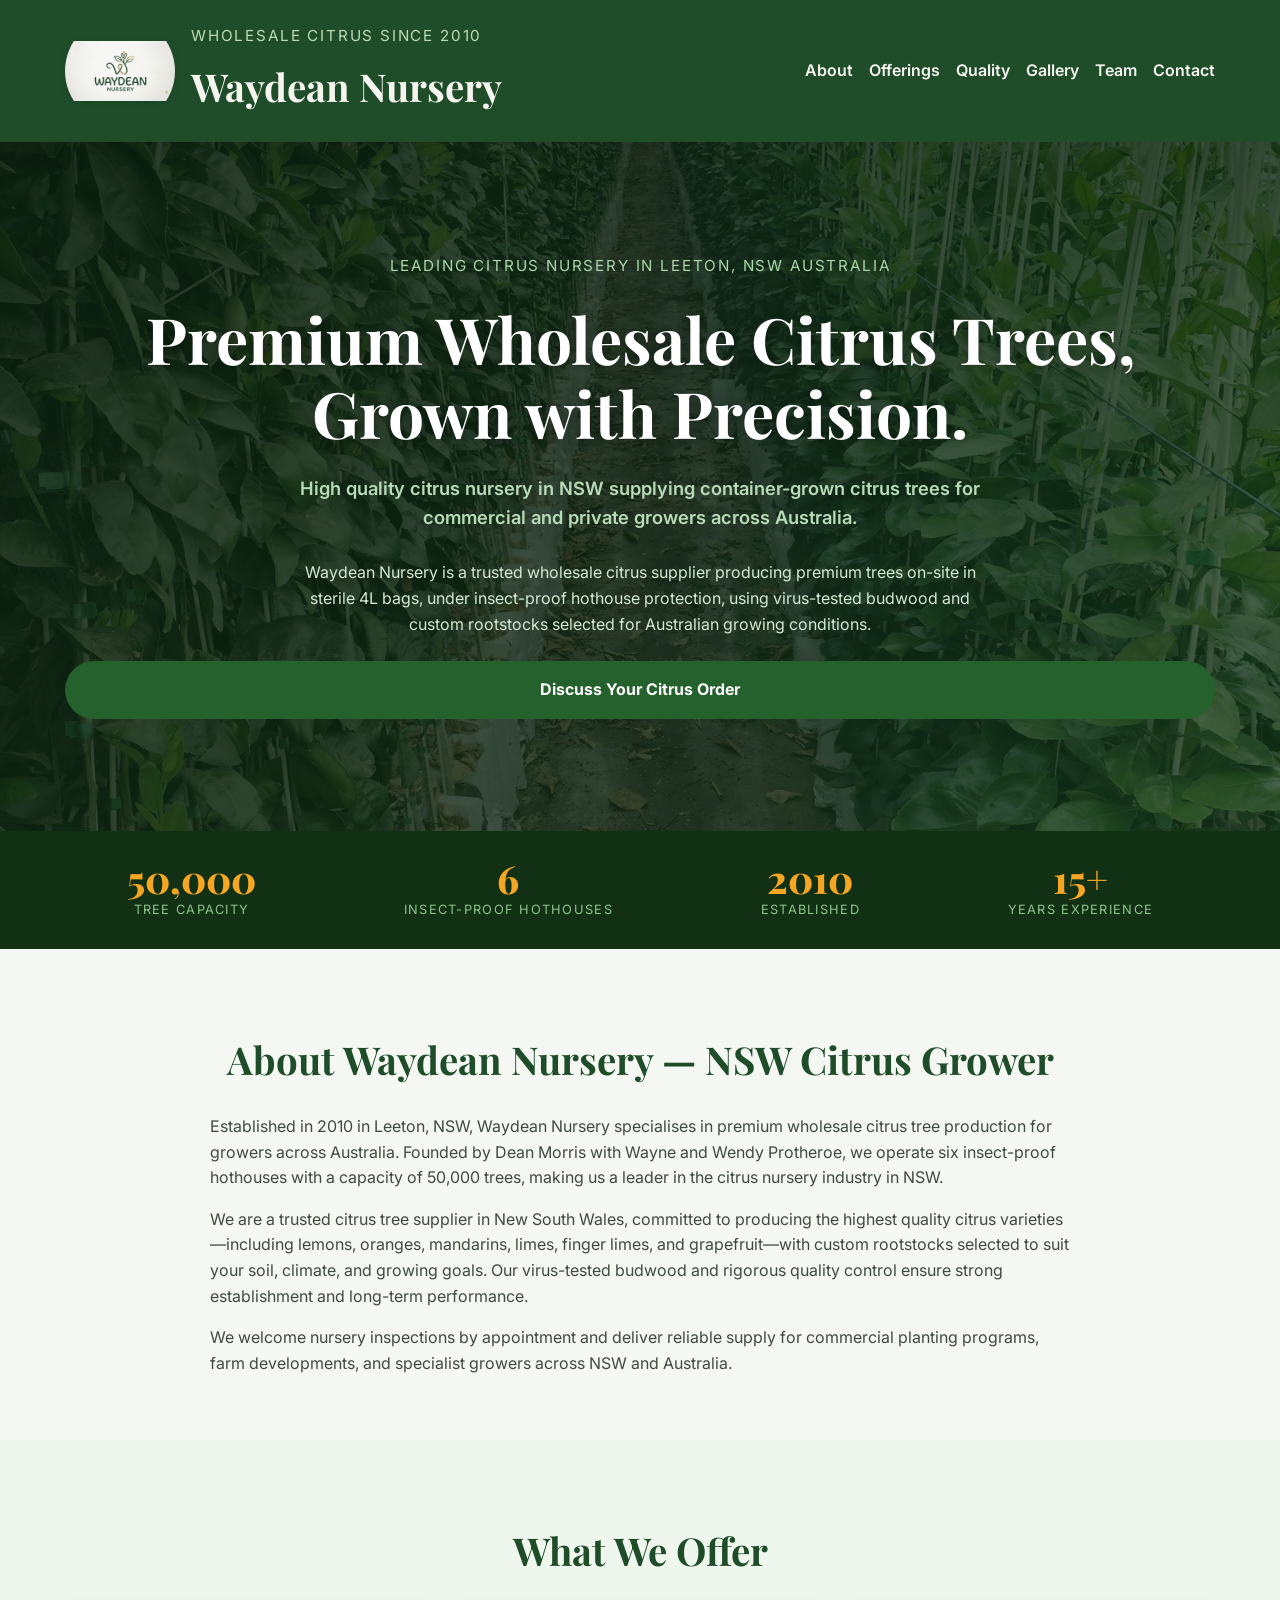
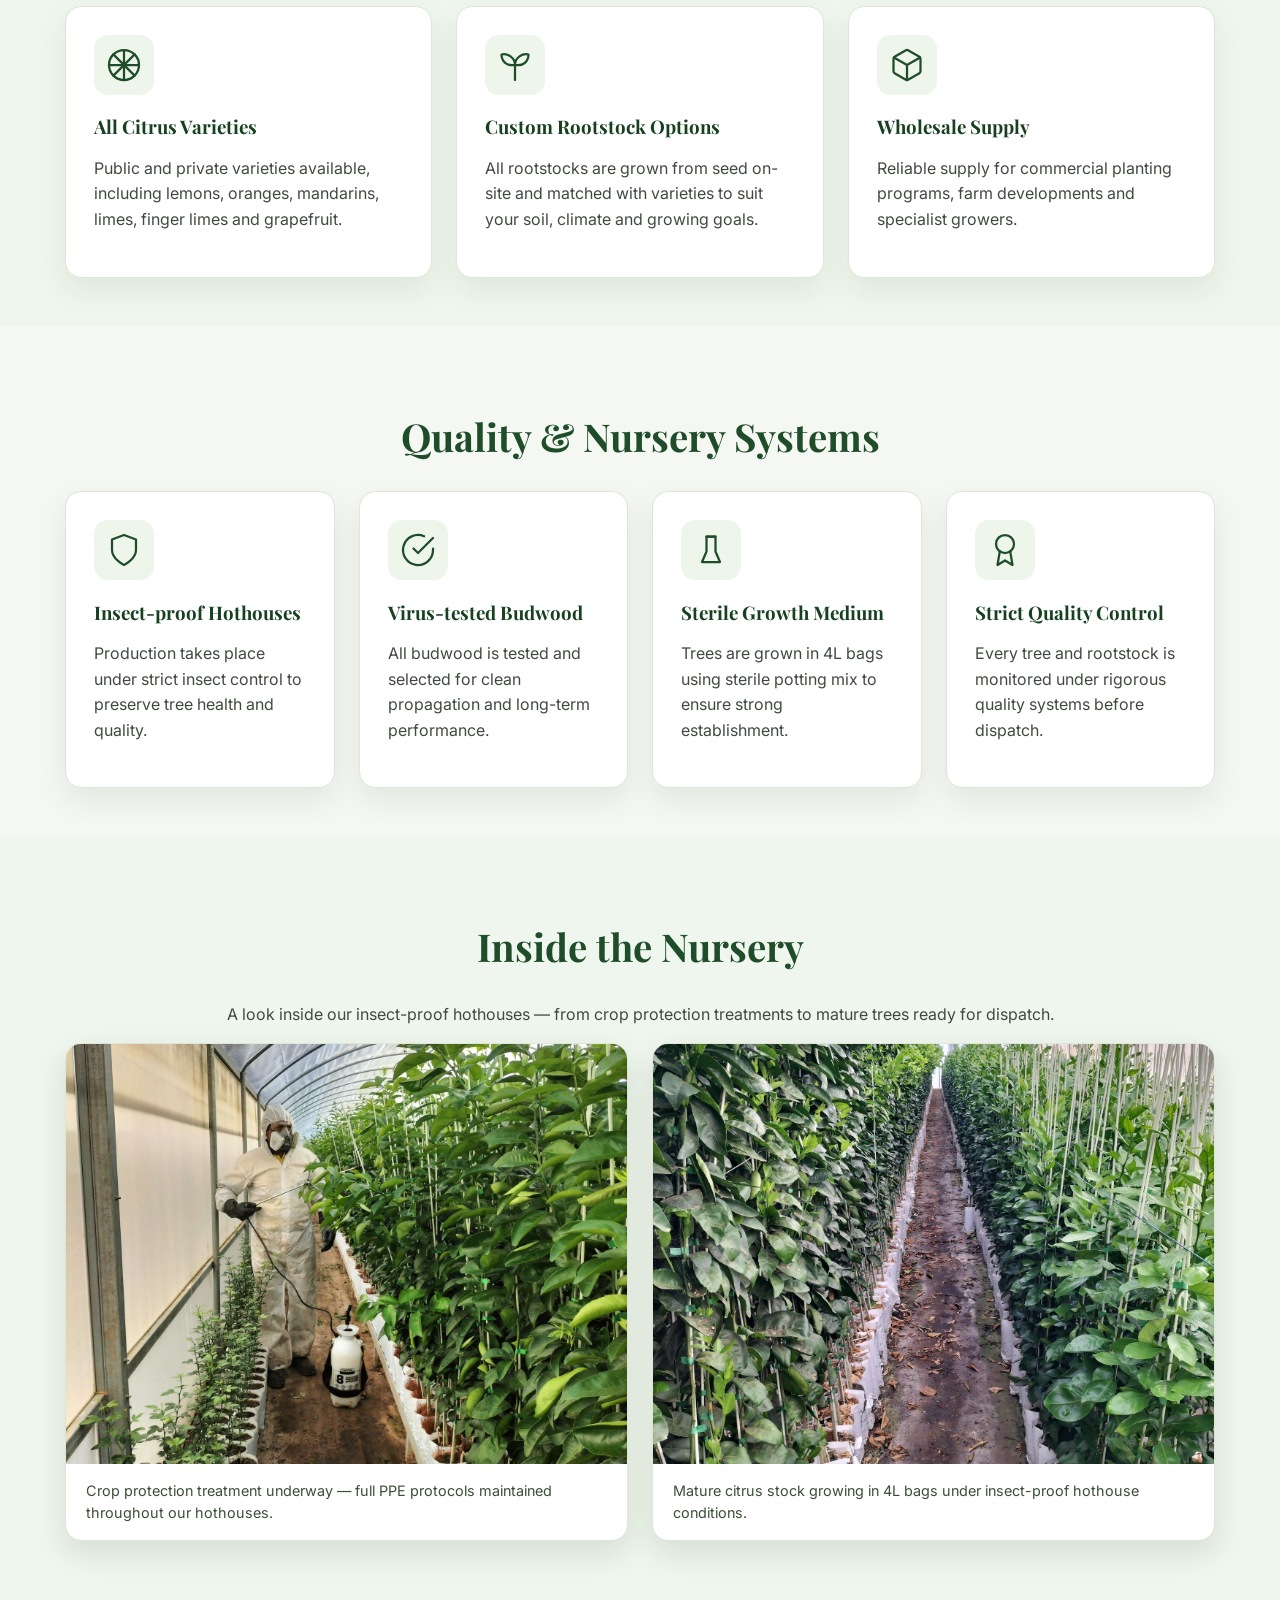
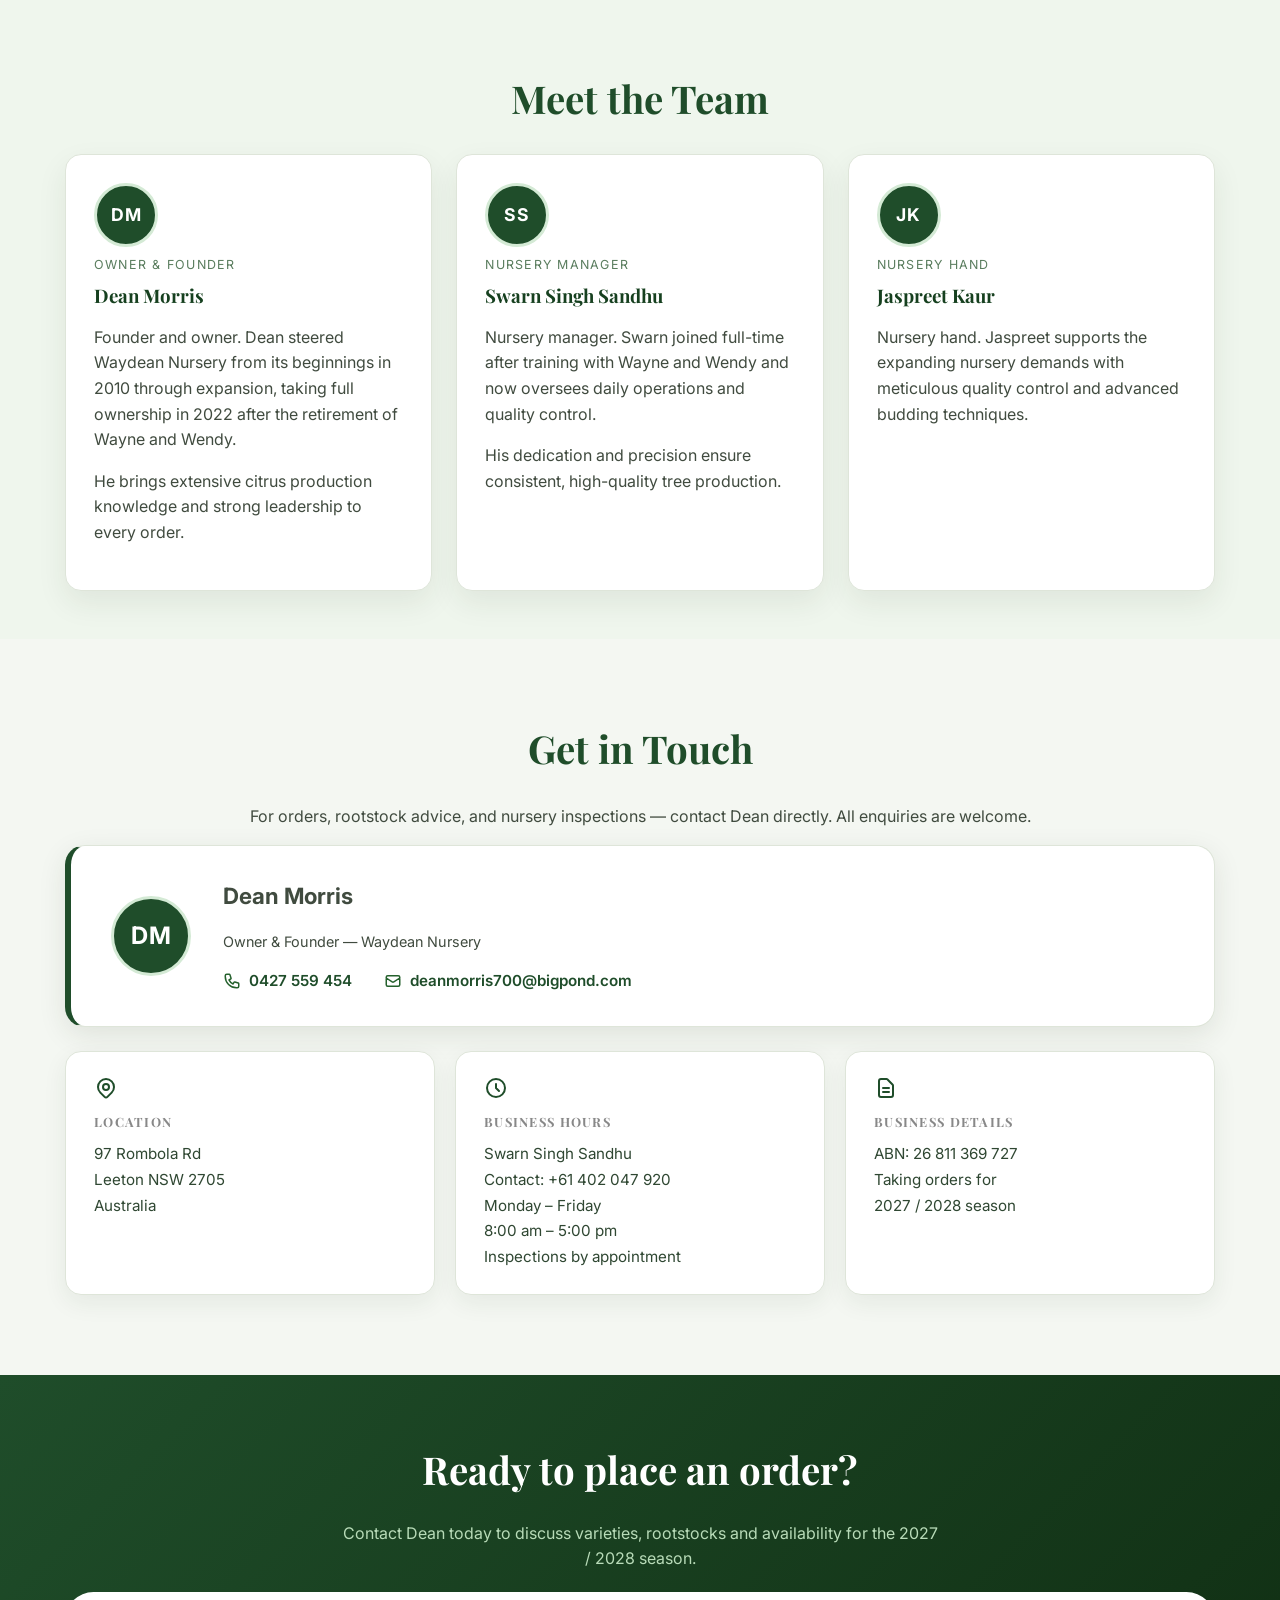
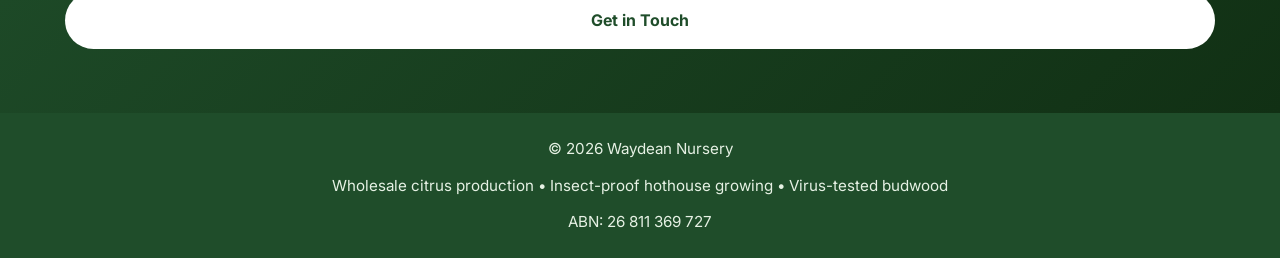
==== index.html @ 8b966cfd "Rename Index.html to index.html" ====
﻿<!DOCTYPE html>
<html lang="en">
<head>
  <meta charset="UTF-8">
  <meta name="viewport" content="width=device-width, initial-scale=1.0">
  <title>Citrus Nursery NSW | Wholesale Citrus Trees Leeton | Waydean Nursery</title>
  <link rel="stylesheet" href="Style.css">
  <link rel="preconnect" href="https://fonts.googleapis.com">
  <link rel="preconnect" href="https://fonts.gstatic.com" crossorigin>
  <link href="https://fonts.googleapis.com/css2?family=Playfair+Display:wght@700;800&family=Inter:wght@400;500;600;700&display=swap" rel="stylesheet">
  <meta name="description" content="Leading citrus nursery in Leeton, NSW Australia. Waydean Nursery supplies wholesale citrus trees (lemons, oranges, mandarins, limes) from insect-proof hothouses with virus-tested budwood since 2010. Custom rootstocks for Australian growers.">
  
  <!-- Open Graph Meta Tags (Social Media Sharing) -->
    <meta name="robots" content="index, follow">
    <link rel="sitemap" type="application/xml" title="Sitemap" href="/sitemap.xml">
  <meta property="og:type" content="business.business">
  <meta property="og:title" content="Waydean Nursery — Premium Citrus Trees NSW">
  <meta property="og:description" content="Leading citrus nursery in Leeton, NSW supplying wholesale citrus trees (lemons, oranges, mandarins) with insect-proof hothouse production and virus-tested budwood since 2010.">
  <meta property="og:url" content="https://waydean.com.au">
  <meta property="og:image" content="https://waydean.com.au/og-image.png">
  <meta property="og:site_name" content="Waydean Nursery">
  
  <!-- Twitter Card -->
  <meta name="twitter:card" content="summary_large_image">
  <meta name="twitter:title" content="Waydean Nursery — NSW Citrus Tree Nursery">
  <meta name="twitter:description" content="Premium wholesale citrus trees grown in insect-proof hothouses with virus-tested budwood. All varieties on custom rootstocks.">
  <meta name="twitter:image" content="https://waydean.com.au/og-image.png">
  
  <!-- Local Business Schema -->
    <!-- Local Business & Organization Schema with FAQ -->
    <script type="application/ld+json">
    {
      "@context": "https://schema.org",
      "@type": "LocalBusiness",
      "@id": "https://waydean.com.au#organization",
      "name": "Waydean Nursery — Citrus Tree Nursery NSW",
      "image": "https://waydean.com.au/logo.png",
      "description": "Premium wholesale citrus tree nursery in Leeton, NSW with insect-proof hothouse production, virus-tested budwood, and custom rootstocks.",
      "telephone": "+61427559454",
      "email": "deanmorris700@bigpond.com",
      "address": {
        "@type": "PostalAddress",
        "streetAddress": "97 Rombola Rd",
        "addressLocality": "Leeton",
        "addressRegion": "NSW",
        "postalCode": "2705",
        "addressCountry": "AU"
      },
      "geo": {
        "@type": "GeoCoordinates",
        "latitude": -34.5600,
        "longitude": 146.4000
      },
      "contactPoint": [{
        "@type": "ContactPoint",
        "telephone": "+61427559454",
        "contactType": "customer service",
        "areaServed": ["NSW", "AU"],
        "availableLanguage": "English"
      }],
      "url": "https://waydean.com.au",
      "priceRange": "$$",
      "areaServed": {
        "@type": "Place",
        "name": "New South Wales, Australia"
      },
      "sameAs": [],
      "openingHoursSpecification": {
        "@type": "OpeningHoursSpecification",
        "dayOfWeek": ["Monday", "Tuesday", "Wednesday", "Thursday", "Friday"],
        "opens": "08:00",
        "closes": "17:00"
      }
    }
    </script>
    
    <!-- FAQ Schema for Common Searches -->
    <script type="application/ld+json">
    {
      "@context": "https://schema.org",
      "@type": "FAQPage",
      "mainEntity": [
        {
          "@type": "Question",
          "name": "Where is the best citrus nursery in NSW Australia?",
          "acceptedAnswer": {
            "@type": "Answer",
            "text": "Waydean Nursery in Leeton, NSW is a leading citrus tree nursery supplying premium wholesale citrus trees since 2010. We offer all varieties including lemons, oranges, mandarins, limes, and grapefruit with virus-tested budwood and custom rootstocks."
          }
        },
        {
          "@type": "Question",
          "name": "What citrus varieties does Waydean Nursery supply?",
          "acceptedAnswer": {
            "@type": "Answer",
            "text": "We supply all major citrus varieties including lemons, oranges, mandarins, limes, finger limes, and grapefruit on custom rootstocks selected for Australian growing conditions."
          }
        },
        {
          "@type": "Question",
          "name": "Do you supply citrus trees wholesale in NSW?",
          "acceptedAnswer": {
            "@type": "Answer",
            "text": "Yes, we are a wholesale citrus nursery in Leeton, NSW providing reliable supply to commercial growers, farm developers, and specialist growers across Australia. Container-grown citrus trees in sterile 4L bags."
          }
        }
      ]
    }
    </script>
  
  <!-- Google Analytics (Replace GA_MEASUREMENT_ID with actual ID) -->
  <script async src="https://www.googletagmanager.com/gtag/js?id=G-XXXXXXXXXX"></script>
  <script>
    window.dataLayer = window.dataLayer || [];
    function gtag(){dataLayer.push(arguments);}
    gtag('js', new Date());
    gtag('config', 'G-XXXXXXXXXX');
  </script>
  
  <!-- Additional Meta Tags -->
  <meta name="keywords" content="citrus nursery NSW, citrus trees Leeton, wholesale citrus Australia, nursery NSW, citrus tree supplier, orange trees, lemon trees, mandarin trees, citrus rootstocks, container grown citrus">
  <meta name="author" content="Waydean Nursery">
  <meta name="robots" content="index, follow">
  <meta name="language" content="English">
  <link rel="canonical" href="https://waydean.com.au">
</head>
<body>
  <header>
    <div class="container header-inner">
      <div class="brand">
        <img class="logo-img" src="LOGO.jpeg" alt="Waydean Nursery logo">
        <div>
          <p class="eyebrow">Wholesale Citrus Since 2010</p>
          <h1>Waydean Nursery</h1>
        </div>
      </div>
      <nav aria-label="Primary navigation">
        <ul>
          <li><a href="#about">About</a></li>
          <li><a href="#offerings">Offerings</a></li>
          <li><a href="#quality">Quality</a></li>
          <li><a href="#gallery">Gallery</a></li>
          <li><a href="#team">Team</a></li>
          <li><a href="#contact">Contact</a></li>
        </ul>
      </nav>
    </div>
  </header>

  <main>
    <section class="hero" aria-labelledby="hero-heading">
      <div class="container hero-copy">
        <p class="eyebrow">Leading Citrus Nursery in Leeton, NSW Australia</p>
        <h2 id="hero-heading">Premium Wholesale Citrus Trees,<br>Grown with Precision.</h2>
        <p class="hero-sub">High quality citrus nursery in NSW supplying container-grown citrus trees for commercial and private growers across Australia.</p>
        <p>Waydean Nursery is a trusted wholesale citrus supplier producing premium trees on-site in sterile 4L bags, under insect-proof hothouse protection, using virus-tested budwood and custom rootstocks selected for Australian growing conditions.</p>
        <a class="cta-button" href="#contact">Discuss Your Citrus Order</a>
      </div>
    </section>

    <!-- Stats bar -->
    <div class="stats-bar">
      <div class="container stats-inner">
        <div class="stat">
          <span class="stat-number">50,000</span>
          <span class="stat-label">Tree Capacity</span>
        </div>
        <div class="stat">
          <span class="stat-number">6</span>
          <span class="stat-label">Insect-proof Hothouses</span>
        </div>
        <div class="stat">
          <span class="stat-number">2010</span>
          <span class="stat-label">Established</span>
        </div>
        <div class="stat">
          <span class="stat-number">15+</span>
          <span class="stat-label">Years Experience</span>
        </div>
      </div>
    </div>

    <section id="about" class="section-panel">
      <div class="container">
        <h2>About Waydean Nursery — NSW Citrus Grower</h2>
        <p>Established in 2010 in Leeton, NSW, Waydean Nursery specialises in premium wholesale citrus tree production for growers across Australia. Founded by Dean Morris with Wayne and Wendy Protheroe, we operate six insect-proof hothouses with a capacity of 50,000 trees, making us a leader in the citrus nursery industry in NSW.</p>
        <p>We are a trusted citrus tree supplier in New South Wales, committed to producing the highest quality citrus varieties—including lemons, oranges, mandarins, limes, finger limes, and grapefruit—with custom rootstocks selected to suit your soil, climate, and growing goals. Our virus-tested budwood and rigorous quality control ensure strong establishment and long-term performance.</p>
        <p>We welcome nursery inspections by appointment and deliver reliable supply for commercial planting programs, farm developments, and specialist growers across NSW and Australia.</p>
      </div>
    </section>

    <section id="offerings" class="section-panel soft-green">
      <div class="container">
        <h2>What We Offer</h2>
        <div class="feature-grid">
          <article>
            <div class="card-icon">
              <svg width="36" height="36" viewBox="0 0 24 24" fill="none" stroke="#1f4d2a" stroke-width="1.5" stroke-linecap="round" stroke-linejoin="round"><circle cx="12" cy="12" r="10"/><line x1="12" y1="2" x2="12" y2="22"/><line x1="2" y1="12" x2="22" y2="12"/><line x1="4.93" y1="4.93" x2="19.07" y2="19.07"/><line x1="19.07" y1="4.93" x2="4.93" y2="19.07"/></svg>
            </div>
            <h3>All Citrus Varieties</h3>
            <p>Public and private varieties available, including lemons, oranges, mandarins, limes, finger limes and grapefruit.</p>
          </article>
          <article>
            <div class="card-icon">
              <svg width="36" height="36" viewBox="0 0 24 24" fill="none" stroke="#1f4d2a" stroke-width="1.5" stroke-linecap="round" stroke-linejoin="round"><path d="M12 22V12"/><path d="M12 12C12 7 7 4 3 5c0 4 3 8 9 7"/><path d="M12 12c0-5 5-8 9-7 0 4-3 8-9 7"/></svg>
            </div>
            <h3>Custom Rootstock Options</h3>
            <p>All rootstocks are grown from seed on-site and matched with varieties to suit your soil, climate and growing goals.</p>
          </article>
          <article>
            <div class="card-icon">
              <svg width="36" height="36" viewBox="0 0 24 24" fill="none" stroke="#1f4d2a" stroke-width="1.5" stroke-linecap="round" stroke-linejoin="round"><path d="M21 16V8a2 2 0 0 0-1-1.73l-7-4a2 2 0 0 0-2 0l-7 4A2 2 0 0 0 3 8v8a2 2 0 0 0 1 1.73l7 4a2 2 0 0 0 2 0l7-4A2 2 0 0 0 21 16z"/><polyline points="3.27 6.96 12 12.01 20.73 6.96"/><line x1="12" y1="22.08" x2="12" y2="12"/></svg>
            </div>
            <h3>Wholesale Supply</h3>
            <p>Reliable supply for commercial planting programs, farm developments and specialist growers.</p>
          </article>
        </div>
      </div>
    </section>

    <section id="quality" class="section-panel">
      <div class="container">
        <h2>Quality & Nursery Systems</h2>
        <div class="quality-grid">
          <div class="quality-block">
            <div class="card-icon">
              <svg width="36" height="36" viewBox="0 0 24 24" fill="none" stroke="#1f4d2a" stroke-width="1.5" stroke-linecap="round" stroke-linejoin="round"><path d="M12 22s8-4 8-10V5l-8-3-8 3v7c0 6 8 10 8 10z"/></svg>
            </div>
            <h3>Insect-proof Hothouses</h3>
            <p>Production takes place under strict insect control to preserve tree health and quality.</p>
          </div>
          <div class="quality-block">
            <div class="card-icon">
              <svg width="36" height="36" viewBox="0 0 24 24" fill="none" stroke="#1f4d2a" stroke-width="1.5" stroke-linecap="round" stroke-linejoin="round"><path d="M22 11.08V12a10 10 0 1 1-5.93-9.14"/><polyline points="22 4 12 14.01 9 11.01"/></svg>
            </div>
            <h3>Virus-tested Budwood</h3>
            <p>All budwood is tested and selected for clean propagation and long-term performance.</p>
          </div>
          <div class="quality-block">
            <div class="card-icon">
              <svg width="36" height="36" viewBox="0 0 24 24" fill="none" stroke="#1f4d2a" stroke-width="1.5" stroke-linecap="round" stroke-linejoin="round"><path d="M9 3h6v10l3 7H6l3-7V3z"/><line x1="9" y1="3" x2="15" y2="3"/></svg>
            </div>
            <h3>Sterile Growth Medium</h3>
            <p>Trees are grown in 4L bags using sterile potting mix to ensure strong establishment.</p>
          </div>
          <div class="quality-block">
            <div class="card-icon">
              <svg width="36" height="36" viewBox="0 0 24 24" fill="none" stroke="#1f4d2a" stroke-width="1.5" stroke-linecap="round" stroke-linejoin="round"><circle cx="12" cy="8" r="6"/><path d="M15.477 12.89L17 22l-5-3-5 3 1.523-9.11"/></svg>
            </div>
            <h3>Strict Quality Control</h3>
            <p>Every tree and rootstock is monitored under rigorous quality systems before dispatch.</p>
          </div>
        </div>
      </div>
    </section>

    <section id="gallery" class="section-panel soft-green">
      <div class="container">
        <h2>Inside the Nursery</h2>
        <p class="gallery-intro">A look inside our insect-proof hothouses — from crop protection treatments to mature trees ready for dispatch.</p>
        <div class="gallery-grid">
          <figure class="gallery-item">
            <img src="Nursery1.jpeg" alt="Nursery worker in full PPE applying crop protection treatment inside a Waydean Nursery hothouse" loading="lazy">
            <figcaption>Crop protection treatment underway — full PPE protocols maintained throughout our hothouses.</figcaption>
          </figure>
          <figure class="gallery-item">
            <img src="Nursery2.jpeg" alt="Rows of mature citrus trees growing in white bags inside a Waydean Nursery hothouse" loading="lazy">
            <figcaption>Mature citrus stock growing in 4L bags under insect-proof hothouse conditions.</figcaption>
          </figure>
        </div>
      </div>
    </section>

    <section id="team" class="section-panel soft-green">
      <div class="container">
        <h2>Meet the Team</h2>
        <div class="team-grid">
          <article class="team-card">
            <div class="team-avatar">DM</div>
            <div class="team-role">Owner &amp; Founder</div>
            <h3>Dean Morris</h3>
            <p>Founder and owner. Dean steered Waydean Nursery from its beginnings in 2010 through expansion, taking full ownership in 2022 after the retirement of Wayne and Wendy.</p>
            <p>He brings extensive citrus production knowledge and strong leadership to every order.</p>
          </article>
          <article class="team-card">
            <div class="team-avatar">SS</div>
            <div class="team-role">Nursery Manager</div>
            <h3>Swarn Singh Sandhu</h3>
            <p>Nursery manager. Swarn joined full-time after training with Wayne and Wendy and now oversees daily operations and quality control.</p>
            <p>His dedication and precision ensure consistent, high-quality tree production.</p>
          </article>
          <article class="team-card">
            <div class="team-avatar">JK</div>
            <div class="team-role">Nursery Hand</div>
            <h3>Jaspreet Kaur</h3>
            <p>Nursery hand. Jaspreet supports the expanding nursery demands with meticulous quality control and advanced budding techniques.</p>
          </article>
        </div>
      </div>
    </section>

    <section id="contact" class="section-panel contact-panel">
      <div class="container">
        <h2>Get in Touch</h2>
        <p class="contact-intro">For orders, rootstock advice, and nursery inspections — contact Dean directly. All enquiries are welcome.</p>

        <div class="contact-cards">

          <!-- Owner card -->
          <div class="contact-owner-card">
            <div class="contact-avatar">DM</div>
            <div class="contact-owner-info">
              <p class="contact-owner-name">Dean Morris</p>
              <p class="contact-owner-role">Owner &amp; Founder — Waydean Nursery</p>
              <div class="contact-details">
                <a href="tel:+61427559454" class="contact-detail-row">
                  <svg xmlns="http://www.w3.org/2000/svg" width="18" height="18" fill="none" viewBox="0 0 24 24" stroke="currentColor" stroke-width="2"><path stroke-linecap="round" stroke-linejoin="round" d="M3 5a2 2 0 012-2h3.28a1 1 0 01.948.684l1.498 4.493a1 1 0 01-.502 1.21l-2.257 1.13a11.042 11.042 0 005.516 5.516l1.13-2.257a1 1 0 011.21-.502l4.493 1.498a1 1 0 01.684.949V19a2 2 0 01-2 2h-1C9.716 21 3 14.284 3 6V5z"/></svg>
                  0427 559 454
                </a>
                <a href="mailto:deanmorris700@bigpond.com" class="contact-detail-row">
                  <svg xmlns="http://www.w3.org/2000/svg" width="18" height="18" fill="none" viewBox="0 0 24 24" stroke="currentColor" stroke-width="2"><path stroke-linecap="round" stroke-linejoin="round" d="M3 8l7.89 5.26a2 2 0 002.22 0L21 8M5 19h14a2 2 0 002-2V7a2 2 0 00-2-2H5a2 2 0 00-2 2v10a2 2 0 002 2z"/></svg>
                  deanmorris700@bigpond.com
                </a>
              </div>
            </div>
          </div>

          <!-- Info cards row -->
          <div class="contact-info-row">
            <div class="contact-info-card">
              <svg xmlns="http://www.w3.org/2000/svg" width="24" height="24" fill="none" viewBox="0 0 24 24" stroke="#1f4d2a" stroke-width="2"><path stroke-linecap="round" stroke-linejoin="round" d="M17.657 16.657L13.414 20.9a1.998 1.998 0 01-2.827 0l-4.244-4.243a8 8 0 1111.314 0z"/><path stroke-linecap="round" stroke-linejoin="round" d="M15 11a3 3 0 11-6 0 3 3 0 016 0z"/></svg>
              <h3>Location</h3>
              <p>97 Rombola Rd<br>Leeton NSW 2705<br>Australia</p>
            </div>
            <div class="contact-info-card">
              <svg xmlns="http://www.w3.org/2000/svg" width="24" height="24" fill="none" viewBox="0 0 24 24" stroke="#1f4d2a" stroke-width="2"><path stroke-linecap="round" stroke-linejoin="round" d="M12 8v4l3 3m6-3a9 9 0 11-18 0 9 9 0 0118 0z"/></svg>
              <h3>Business Hours</h3>
              <p>Swarn Singh Sandhu<br>
               Contact: +61 402 047 920<br>
               Monday – Friday<br>
               8:00 am – 5:00 pm<br>
               Inspections by appointment</p>

              
            </div>
            <div class="contact-info-card">
              <svg xmlns="http://www.w3.org/2000/svg" width="24" height="24" fill="none" viewBox="0 0 24 24" stroke="#1f4d2a" stroke-width="2"><path stroke-linecap="round" stroke-linejoin="round" d="M9 12h6m-6 4h6m2 5H7a2 2 0 01-2-2V5a2 2 0 012-2h5.586a1 1 0 01.707.293l5.414 5.414a1 1 0 01.293.707V19a2 2 0 01-2 2z"/></svg>
              <h3>Business Details</h3>
              <p>ABN: 26 811 369 727<br>Taking orders for<br>2027 / 2028 season</p>
            </div>
          </div>

        </div>
      </div>
    </section>
    <!-- CTA Banner -->
    <section class="cta-banner">
      <div class="container cta-banner-inner">
        <h2>Ready to place an order?</h2>
        <p>Contact Dean today to discuss varieties, rootstocks and availability for the 2027 / 2028 season.</p>
        <a href="#contact" class="cta-button cta-button--light">Get in Touch</a>
      </div>
    </section>
  </main>

  <footer>
    <div class="container footer-inner">
      <p>&copy; 2026 Waydean Nursery</p>
      <p>Wholesale citrus production • Insect-proof hothouse growing • Virus-tested budwood</p>
      <p>ABN: 26 811 369 727</p>
    </div>
  </footer>
</body>
</html>
---- Style.css ----
﻿:root {
  color-scheme: light;
  font-family: "Inter", "Segoe UI", Arial, sans-serif;
  font-size: 16px;
  line-height: 1.6;
  color: #23331a;
  background: #f4f7f2;
}

html {
  scroll-behavior: smooth;
}

h1, h2, h3 {
  font-family: "Playfair Display", Georgia, serif;
}

* {
  box-sizing: border-box;
}

html, body {
  margin: 0;
  padding: 0;
}

body {
  min-height: 100vh;
}

.container {
  width: min(1150px, calc(100% - 2rem));
  margin: 0 auto;
}

header {
  background: #1f4d2a;
  color: #f5f4ef;
  padding: 1rem 0;
}

.header-inner {
  display: flex;
  align-items: center;
  justify-content: space-between;
  gap: 1rem;
}

.brand {
  display: flex;
  align-items: center;
  gap: 1rem;
}

.logo-placeholder {
  display: inline-flex;
  align-items: center;
  justify-content: center;
  min-width: 110px;
  min-height: 110px;
  padding: 0.75rem;
  border: 2px solid rgba(255,255,255,0.4);
  border-radius: 50%;
  text-align: center;
  font-size: 0.85rem;
  line-height: 1.2;
  color: #f5f4ef;
}

.logo-svg,
.logo-img {
  width: 110px;
  height: 110px;
  min-width: 110px;
  min-height: 110px;
  filter: drop-shadow(0 2px 4px rgba(0,0,0,0.1));
  object-fit: contain;
  border-radius: 50%;
}

.eyebrow {
  margin: 0 0 0.5rem;
  font-size: 0.95rem;
  text-transform: uppercase;
  letter-spacing: 0.12em;
  color: #bddbb3;
}

header h1 {
  margin: 0;
  font-size: clamp(1.8rem, 3vw, 2.4rem);
}

nav ul {
  list-style: none;
  margin: 0;
  padding: 0;
  display: flex;
  flex-wrap: wrap;
  gap: 1rem;
  justify-content: flex-end;
}

nav a {
  color: #f5f4ef;
  text-decoration: none;
  font-weight: 600;
}

nav a:hover,
nav a:focus-visible {
  color: #d4f3d4;
}

.hero {
  position: relative;
  background: url('Nursery2.jpeg') center/cover no-repeat;
  padding: 7rem 0;
  overflow: hidden;
}

.hero::before {
  content: '';
  position: absolute;
  inset: 0;
  background: linear-gradient(135deg, rgba(10,30,13,0.88) 0%, rgba(20,50,24,0.75) 100%);
}

.hero-copy {
  position: relative;
  z-index: 1;
  display: grid;
  gap: 1.5rem;
  text-align: center;
}

.hero-copy .eyebrow {
  color: #a8d8a8;
}

.hero-copy h2 {
  margin: 0;
  font-size: clamp(2.4rem, 5vw, 4.2rem);
  color: #ffffff;
  line-height: 1.15;
  text-shadow: 0 2px 12px rgba(0,0,0,0.3);
}

.hero-copy p {
  max-width: 700px;
  margin: 0 auto;
  color: #d4ead4;
}

.hero-sub {
  font-size: 1.15rem;
  font-weight: 600;
  color: #b8dbb8 !important;
  margin-bottom: 0.25rem !important;
}

/* Stats bar */
.stats-bar {
  background: #113014;
  padding: 1.75rem 0;
}

.stats-inner {
  display: flex;
  flex-wrap: wrap;
  justify-content: space-around;
  gap: 1.5rem;
  text-align: center;
}

.stat {
  display: flex;
  flex-direction: column;
  gap: 0.2rem;
}

.stat-number {
  font-family: "Playfair Display", Georgia, serif;
  font-size: clamp(1.8rem, 3vw, 2.4rem);
  font-weight: 800;
  color: #f5a623;
  line-height: 1;
}

.stat-label {
  font-size: 0.8rem;
  text-transform: uppercase;
  letter-spacing: 0.1em;
  color: #8cc48c;
}

.cta-button {
  display: inline-block;
  padding: 1rem 2rem;
  background: #25612d;
  color: #fff;
  border-radius: 999px;
  font-weight: 700;
  text-decoration: none;
  transition: transform 0.25s ease, background 0.25s ease;
}

.cta-button:hover,
.cta-button:focus-visible {
  background: #184521;
  transform: translateY(-2px);
}

.section-panel {
  padding: 3rem 0;
}

.section-panel h2 {
  text-align: center;
  font-size: clamp(2rem, 3vw, 2.8rem);
  margin-bottom: 1.5rem;
  color: #1f4d2a;
}

.section-panel p {
  color: #404b3f;
  max-width: 860px;
  margin: 0 auto 1rem;
}

.soft-green {
  background: #eff6ed;
}

.feature-grid,
.quality-grid,
.team-grid {
  display: grid;
  gap: 1.5rem;
  grid-template-columns: repeat(auto-fit, minmax(240px, 1fr));
}

.feature-grid article,
.quality-block,
.team-card {
  background: #ffffff;
  border: 1px solid #dee5d9;
  border-radius: 16px;
  padding: 1.75rem;
  box-shadow: 0 12px 30px rgba(35, 51, 26, 0.08);
}

.feature-grid h3,
.quality-block h3,
.team-card h3 {
  margin-top: 0;
  margin-bottom: 0.85rem;
  color: #16401f;
}

.card-icon {
  width: 60px;
  height: 60px;
  background: #eef6eb;
  border-radius: 14px;
  display: flex;
  align-items: center;
  justify-content: center;
  margin-bottom: 1.1rem;
}

/* Team avatars */
.team-avatar {
  width: 64px;
  height: 64px;
  border-radius: 50%;
  background: #1f4d2a;
  color: #fff;
  font-size: 1.1rem;
  font-weight: 700;
  display: flex;
  align-items: center;
  justify-content: center;
  margin-bottom: 0.5rem;
  letter-spacing: 1px;
  border: 3px solid #d4ead5;
}

.team-role {
  font-size: 0.78rem;
  text-transform: uppercase;
  letter-spacing: 0.1em;
  color: #5a7d5e;
  margin-bottom: 0.4rem;
}

/* CTA Banner */
.cta-banner {
  background: linear-gradient(135deg, #1f4d2a 0%, #113014 100%);
  padding: 4rem 0;
  text-align: center;
}

.cta-banner-inner {
  display: grid;
  gap: 1.25rem;
}

.cta-banner h2 {
  color: #ffffff;
  font-size: clamp(1.8rem, 3vw, 2.6rem);
  margin: 0;
}

.cta-banner p {
  color: #b8dbb8;
  max-width: 600px;
  margin: 0 auto;
}

.cta-button--light {
  background: #ffffff;
  color: #1f4d2a;
}

.cta-button--light:hover,
.cta-button--light:focus-visible {
  background: #e8f5e8;
  transform: translateY(-2px);
}

.quality-grid {
  grid-template-columns: repeat(auto-fit, minmax(230px, 1fr));
}

.contact-panel {
  padding: 3rem 0 5rem;
}

.contact-intro {
  text-align: center;
  margin-bottom: 2.5rem;
}

.contact-cards {
  display: grid;
  gap: 1.5rem;
}

/* Owner card */
.contact-owner-card {
  display: flex;
  align-items: center;
  gap: 2rem;
  background: #ffffff;
  border: 1px solid #dee5d9;
  border-left: 6px solid #1f4d2a;
  border-radius: 20px;
  padding: 2rem 2.5rem;
  box-shadow: 0 8px 28px rgba(35,51,26,0.1);
}

.contact-avatar {
  flex-shrink: 0;
  width: 80px;
  height: 80px;
  border-radius: 50%;
  background: #1f4d2a;
  border: 3px solid #d4ead5;
  display: flex;
  align-items: center;
  justify-content: center;
  font-size: 1.5rem;
  font-weight: 700;
  color: #fff;
  letter-spacing: 1px;
}

.contact-owner-name {
  font-size: 1.4rem;
  font-weight: 700;
  margin: 0 0 0.2rem;
  color: #113014;
}

.contact-owner-role {
  font-size: 0.9rem;
  color: #5a7d5e;
  margin: 0 0 1.2rem;
}

.contact-details {
  display: flex;
  flex-wrap: wrap;
  gap: 0.75rem 2rem;
}

.contact-detail-row {
  display: flex;
  align-items: center;
  gap: 0.5rem;
  color: #1f4d2a;
  text-decoration: none;
  font-size: 0.95rem;
  font-weight: 600;
  transition: color 0.2s;
}

.contact-detail-row:hover {
  color: #113014;
  text-decoration: underline;
}

.contact-detail-row svg {
  flex-shrink: 0;
  stroke: #25612d;
}

/* Info cards row */
.contact-info-row {
  display: grid;
  grid-template-columns: repeat(auto-fit, minmax(200px, 1fr));
  gap: 1.25rem;
}

.contact-info-card {
  background: #fff;
  border: 1px solid #dee5d9;
  border-radius: 16px;
  padding: 1.5rem 1.75rem;
  box-shadow: 0 8px 24px rgba(35,51,26,0.07);
}

.contact-info-card svg {
  margin-bottom: 0.75rem;
  display: block;
}

.contact-info-card h3 {
  font-size: 0.8rem;
  text-transform: uppercase;
  letter-spacing: 0.1em;
  color: #888;
  margin-bottom: 0.5rem;
}

.contact-info-card p {
  color: #2f4732;
  font-size: 0.95rem;
  line-height: 1.7;
  margin: 0;
  max-width: none;
}

.footer-inner {
  display: grid;
  gap: 0.75rem;
  padding: 1.5rem 0;
  text-align: center;
}

footer {
  background: #1f4d2a;
  color: #e6f1e4;
}

footer p {
  margin: 0;
  font-size: 0.95rem;
}

.gallery-intro {
  text-align: center;
  margin-bottom: 2rem;
}

.gallery-grid {
  display: grid;
  grid-template-columns: repeat(auto-fit, minmax(300px, 1fr));
  gap: 1.5rem;
}

.gallery-item {
  margin: 0;
  border-radius: 16px;
  overflow: hidden;
  box-shadow: 0 12px 30px rgba(35, 51, 26, 0.12);
  background: #ffffff;
  border: 1px solid #dee5d9;
}

.gallery-item img {
  width: 100%;
  height: 420px;
  object-fit: cover;
  display: block;
}

.gallery-item figcaption {
  padding: 1rem 1.25rem;
  font-size: 0.9rem;
  color: #3b4f37;
  line-height: 1.5;
}

@media print {
  .hero,
  .stats-bar,
  .cta-banner,
  .soft-green,
  header,
  footer {
    -webkit-print-color-adjust: exact;
    print-color-adjust: exact;
  }
}

@media (max-width: 780px) {
  .header-inner {
    grid-template-columns: 1fr;
  }

  .contact-owner-card {
    flex-direction: column;
    text-align: center;
    padding: 1.75rem 1.5rem;
  }

  .contact-details {
    justify-content: center;
  }

  nav ul {
    justify-content: center;
  }

  .hero {
    padding: 3rem 0;
  }
}
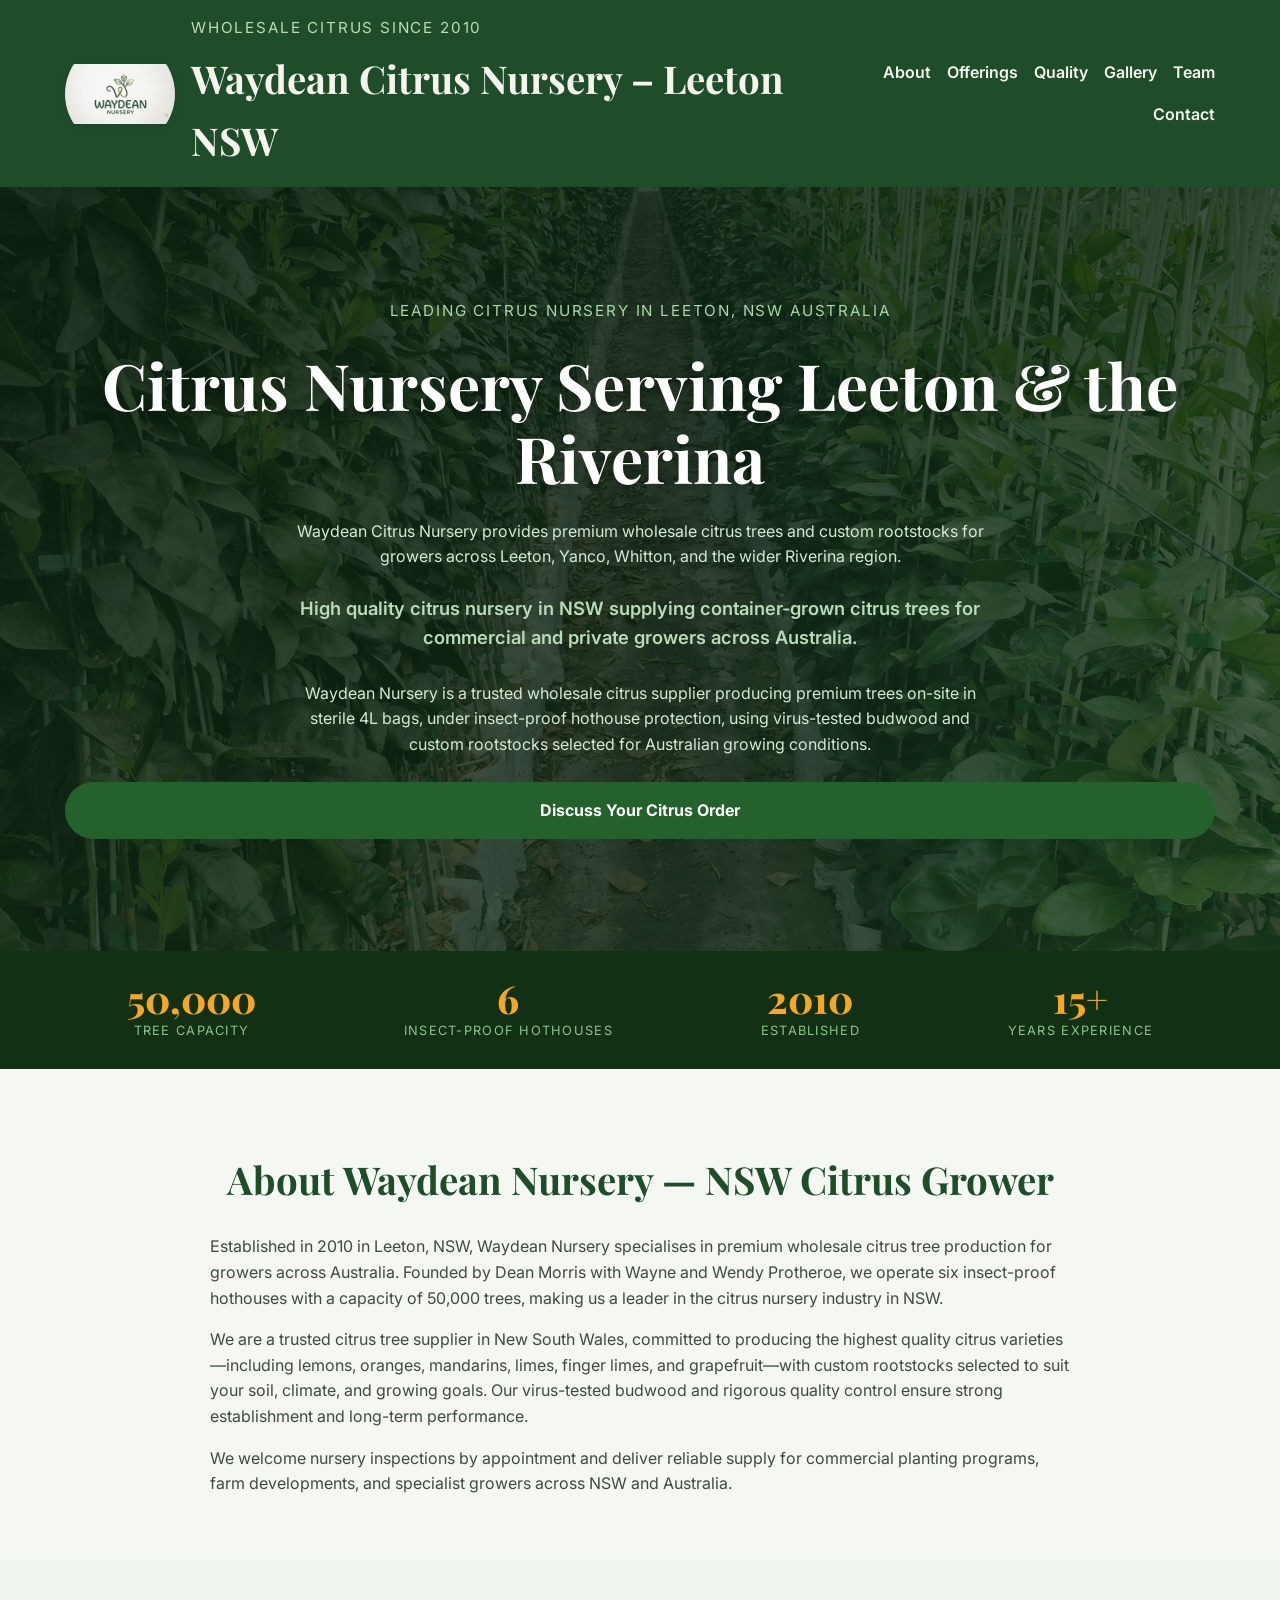
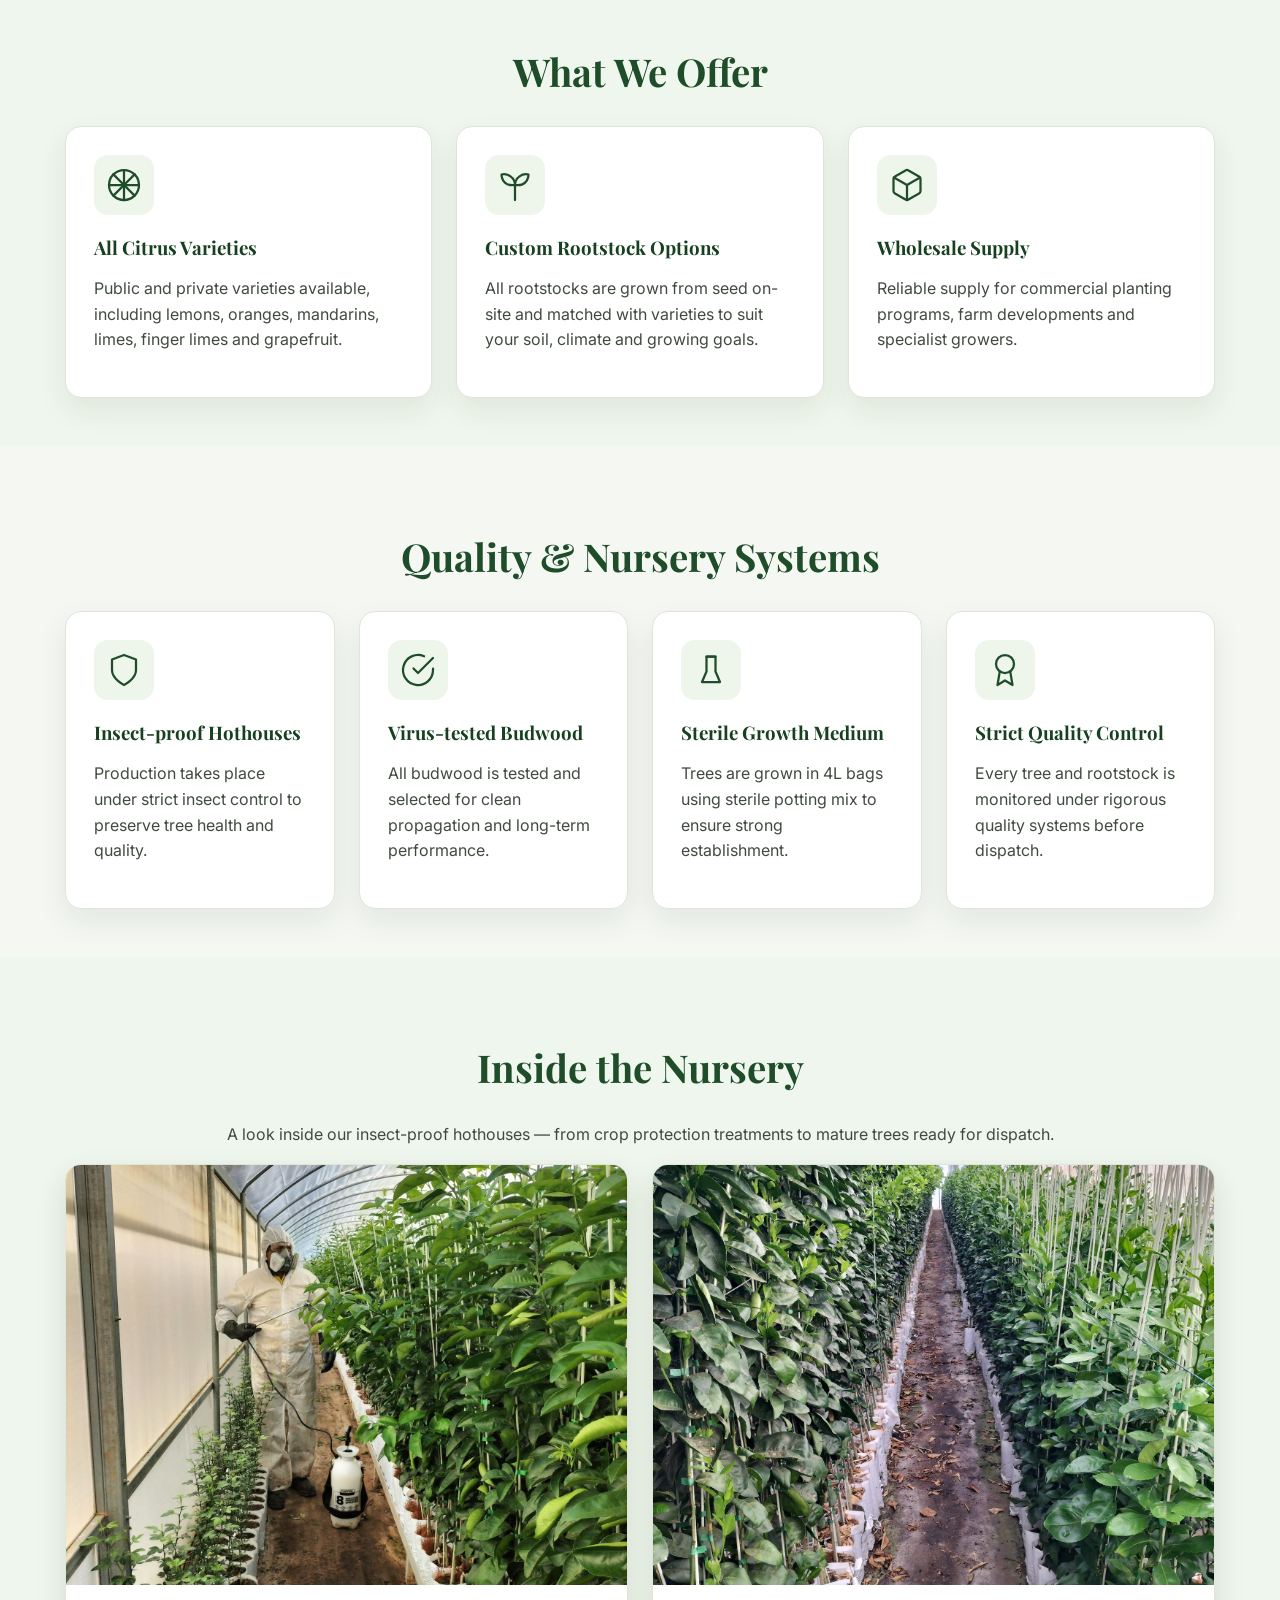
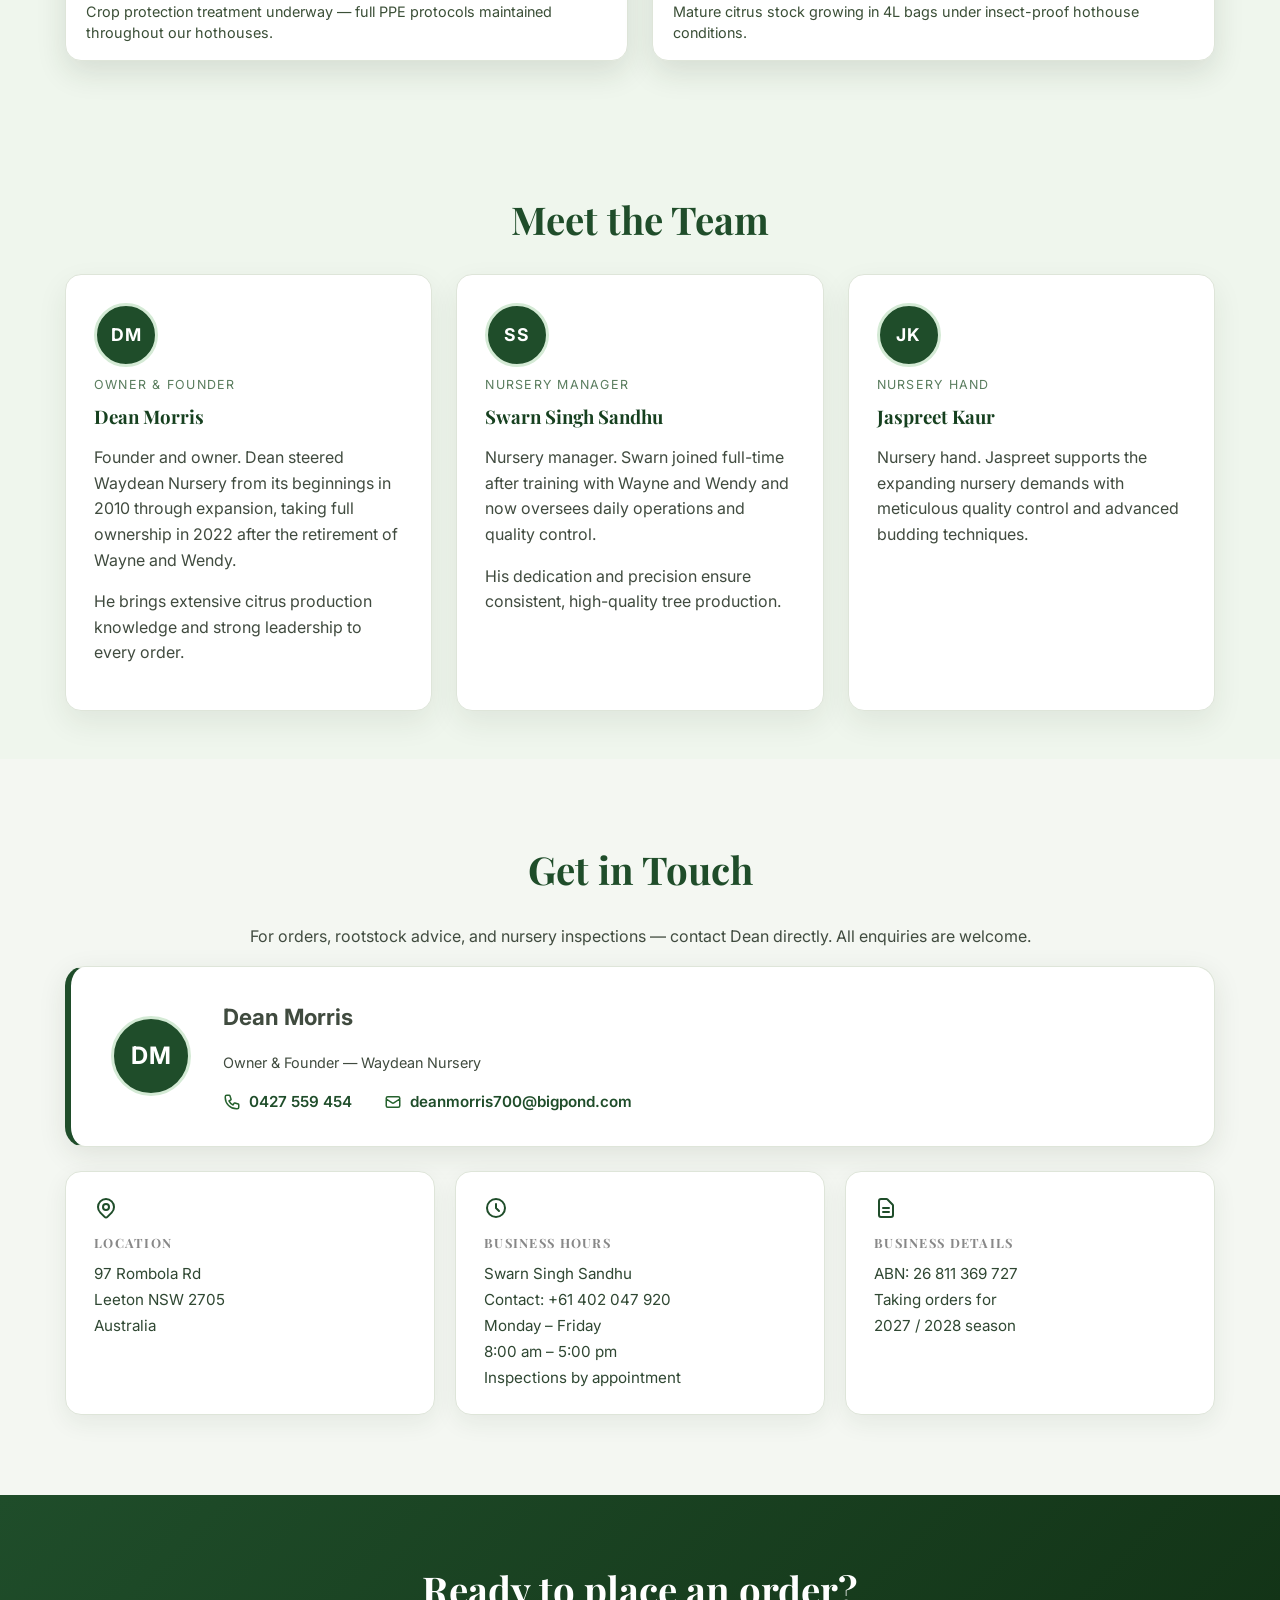
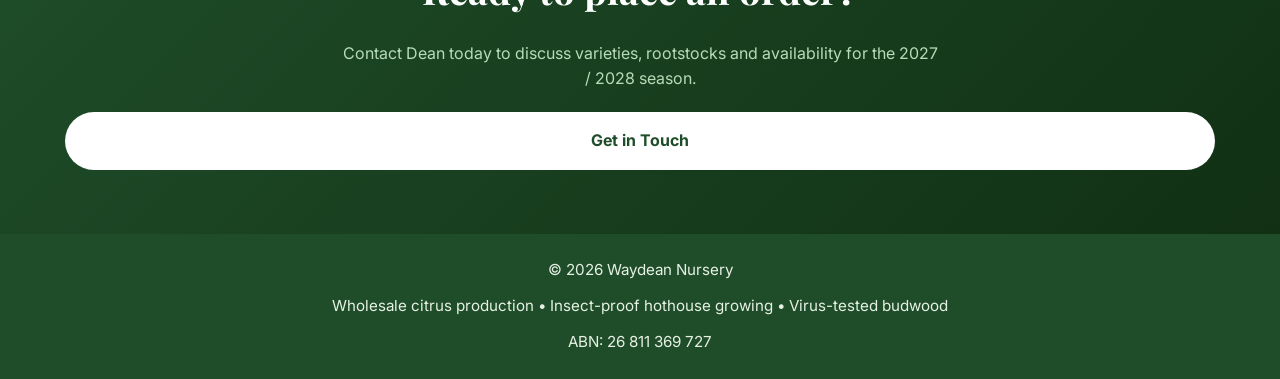
==== commit 118444c8: "Revise nursery branding and hero section text Updated headings and descriptions to reflect branding " ====
--- a/index.html
+++ b/index.html
@@ -131,7 +131,7 @@
         <img class="logo-img" src="LOGO.jpeg" alt="Waydean Nursery logo">
         <div>
           <p class="eyebrow">Wholesale Citrus Since 2010</p>
-          <h1>Waydean Nursery</h1>
+          <h1>Waydean Citrus Nursery – Leeton NSW</h1>
         </div>
       </div>
       <nav aria-label="Primary navigation">
@@ -151,7 +151,9 @@
     <section class="hero" aria-labelledby="hero-heading">
       <div class="container hero-copy">
         <p class="eyebrow">Leading Citrus Nursery in Leeton, NSW Australia</p>
-        <h2 id="hero-heading">Premium Wholesale Citrus Trees,<br>Grown with Precision.</h2>
+        <h2>Citrus Nursery Serving Leeton & the Riverina</h2>
+        <p>Waydean Citrus Nursery provides premium wholesale citrus trees and custom rootstocks for growers across Leeton, Yanco, Whitton, and the wider Riverina region.</p>
+
         <p class="hero-sub">High quality citrus nursery in NSW supplying container-grown citrus trees for commercial and private growers across Australia.</p>
         <p>Waydean Nursery is a trusted wholesale citrus supplier producing premium trees on-site in sterile 4L bags, under insect-proof hothouse protection, using virus-tested budwood and custom rootstocks selected for Australian growing conditions.</p>
         <a class="cta-button" href="#contact">Discuss Your Citrus Order</a>
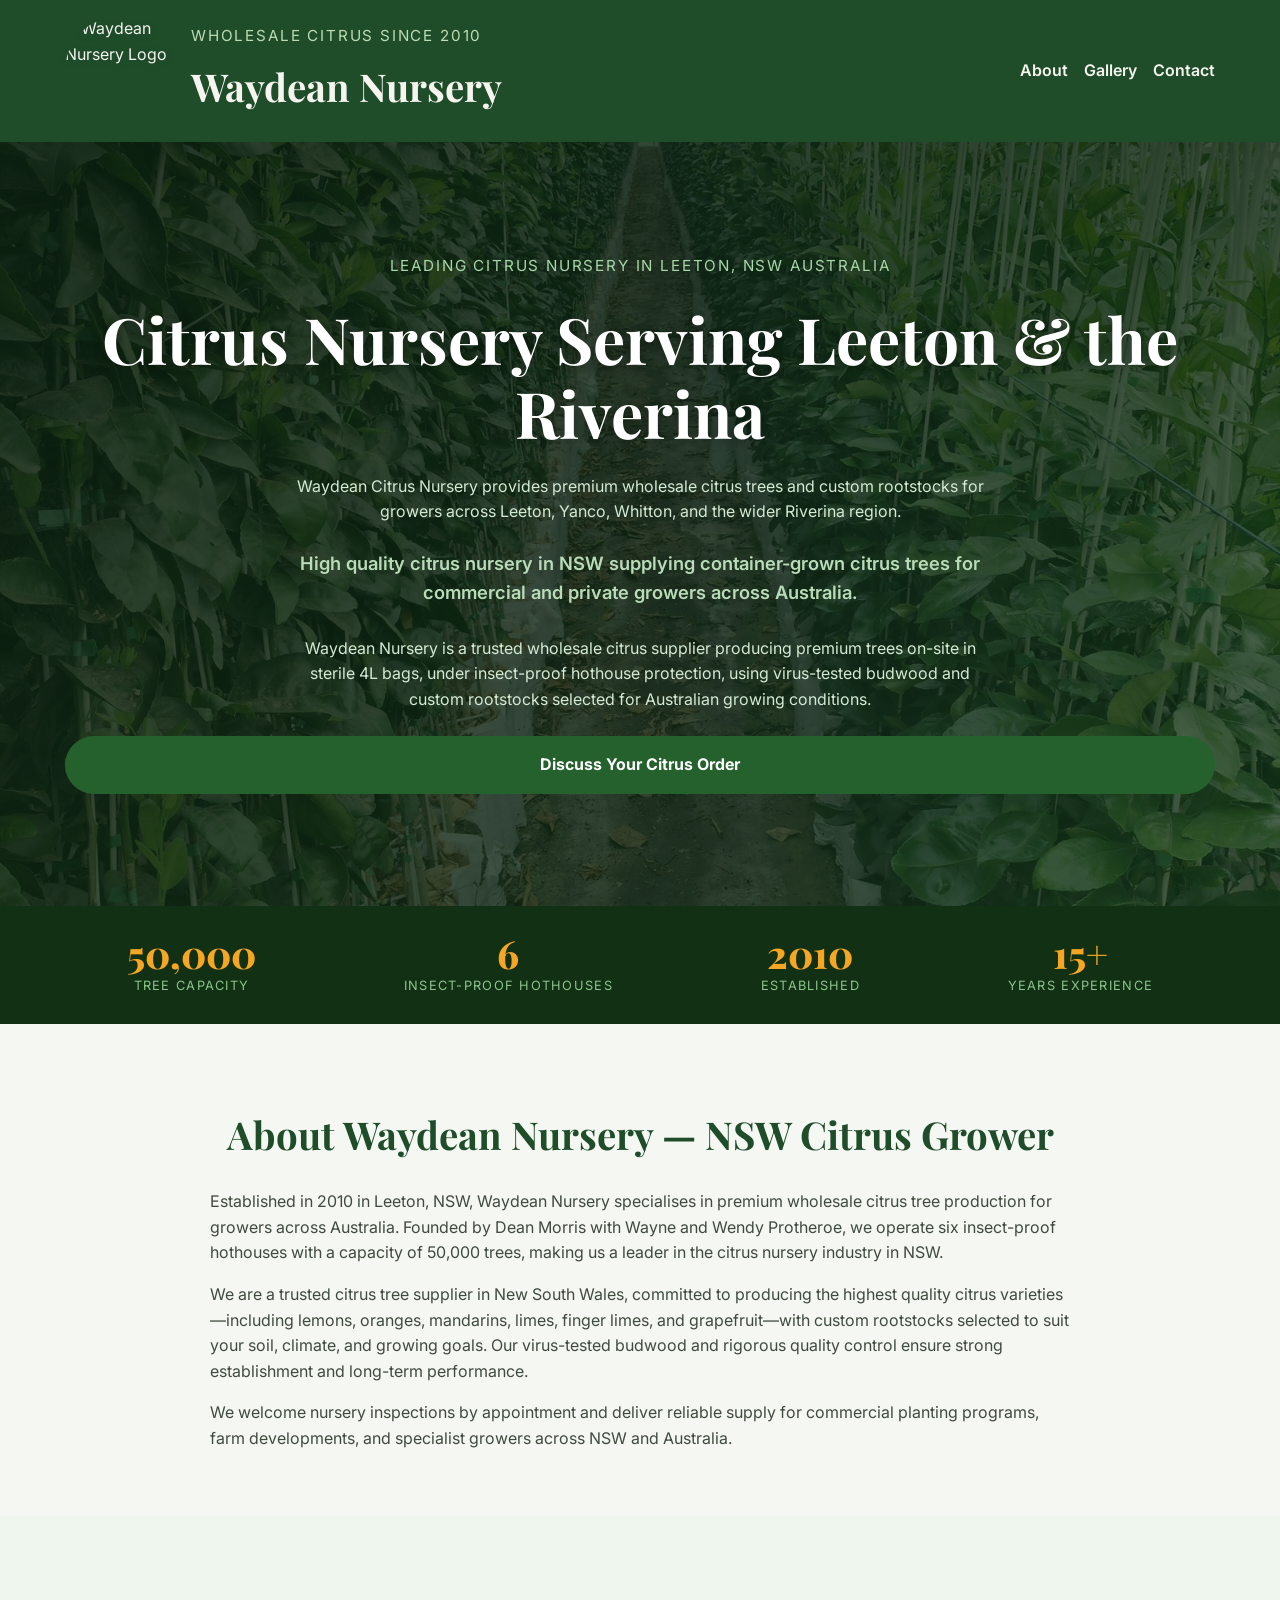
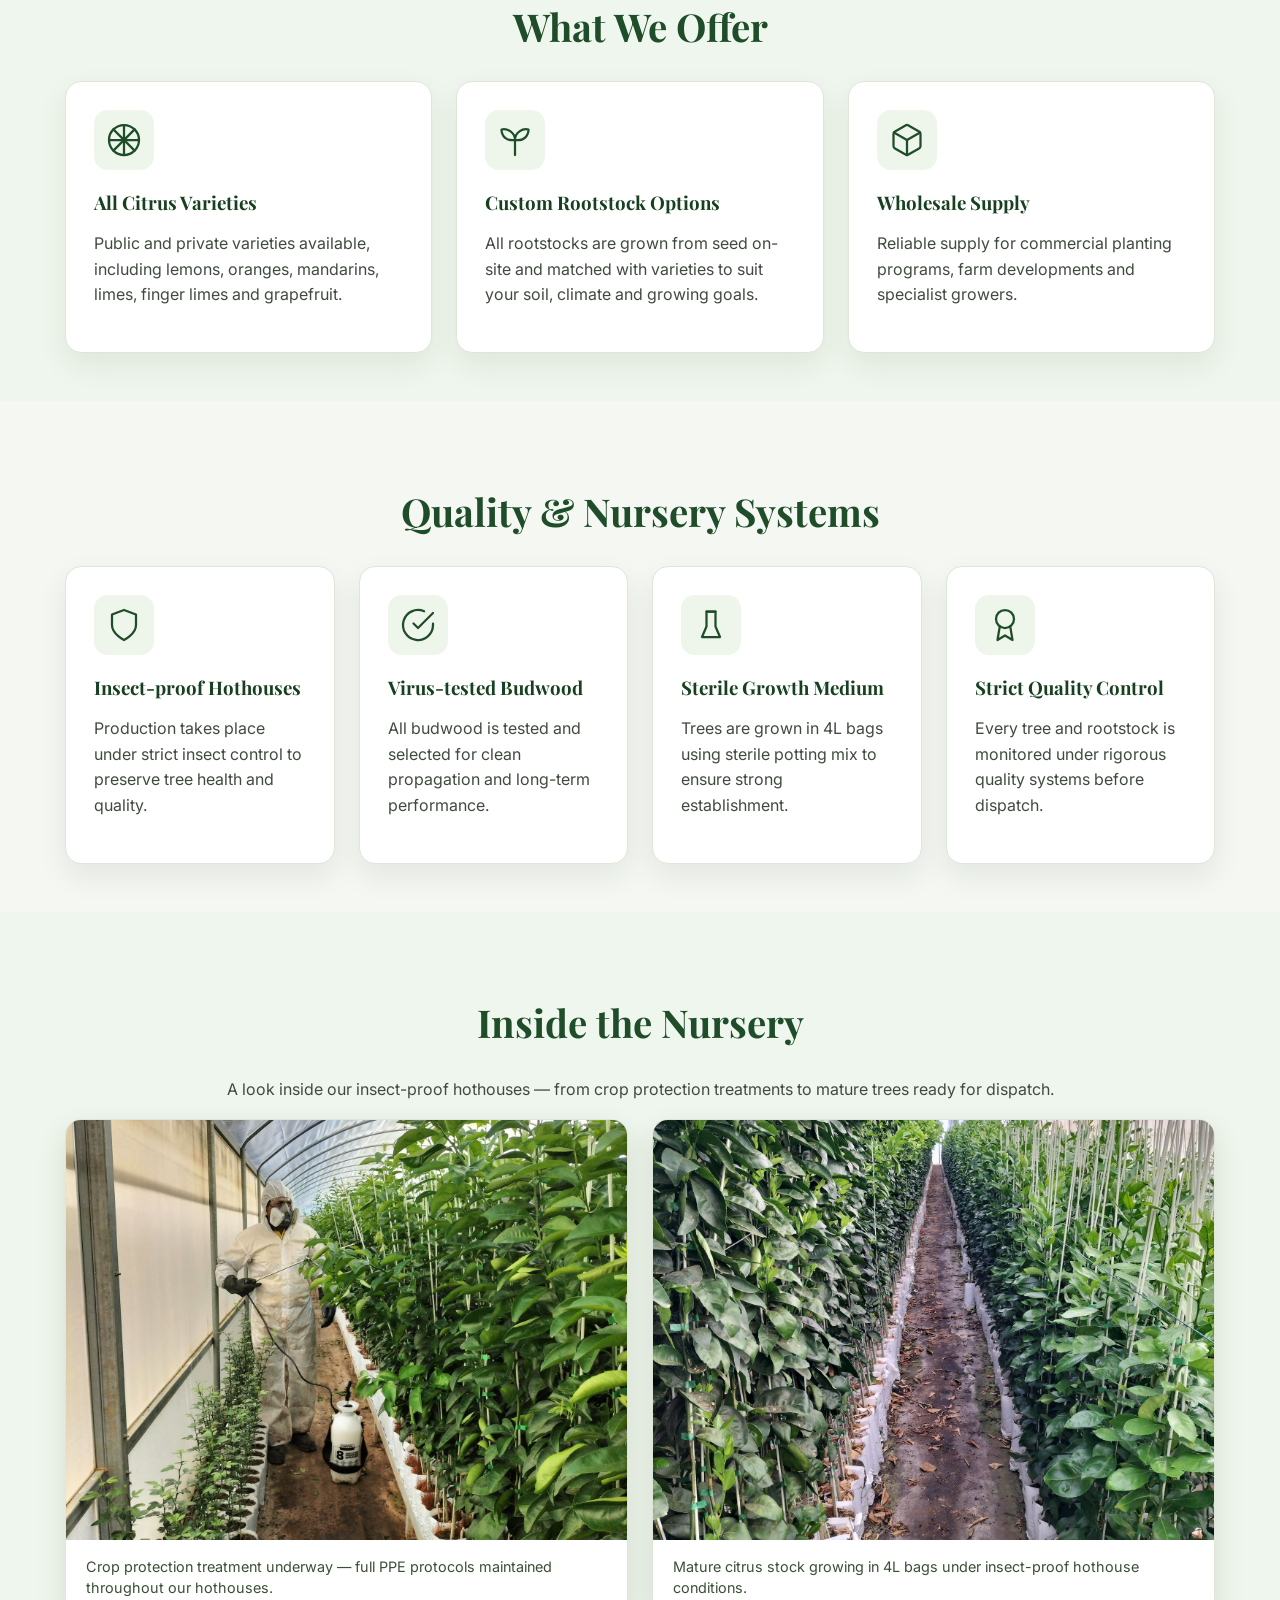
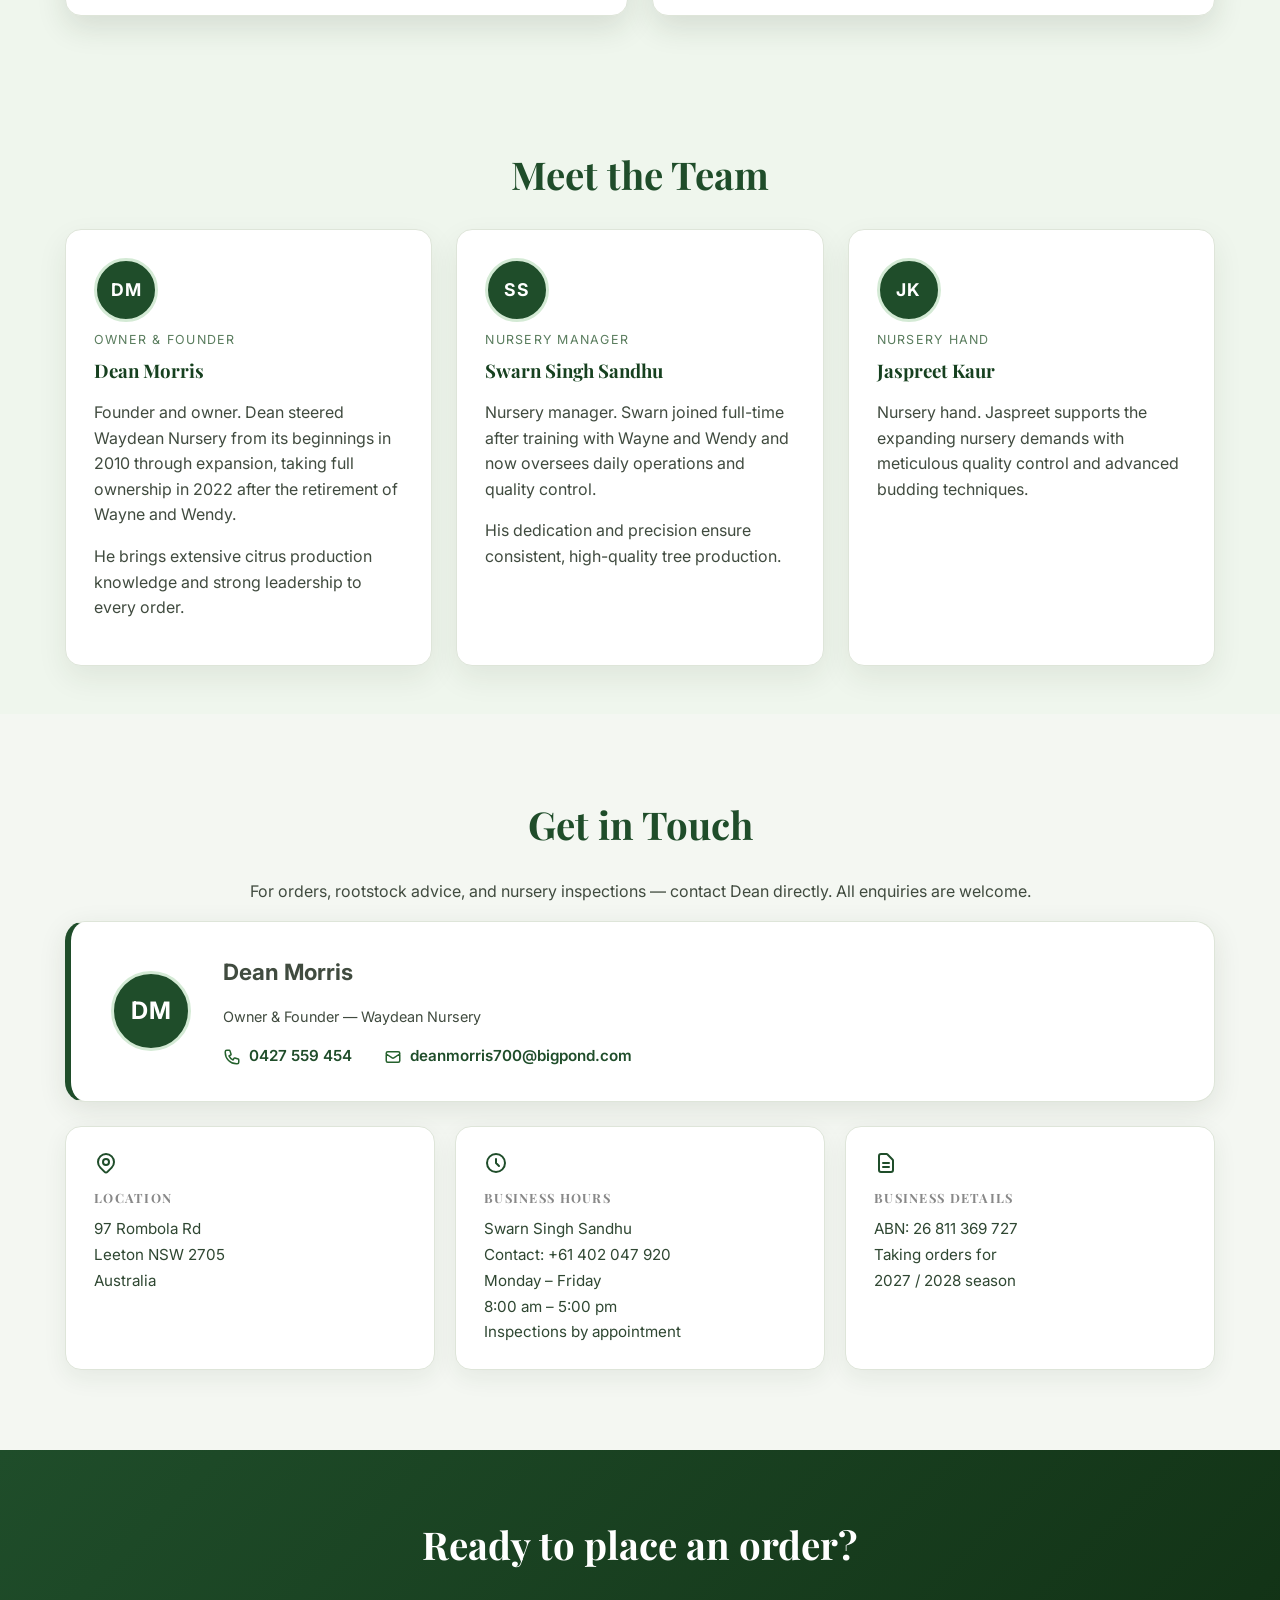
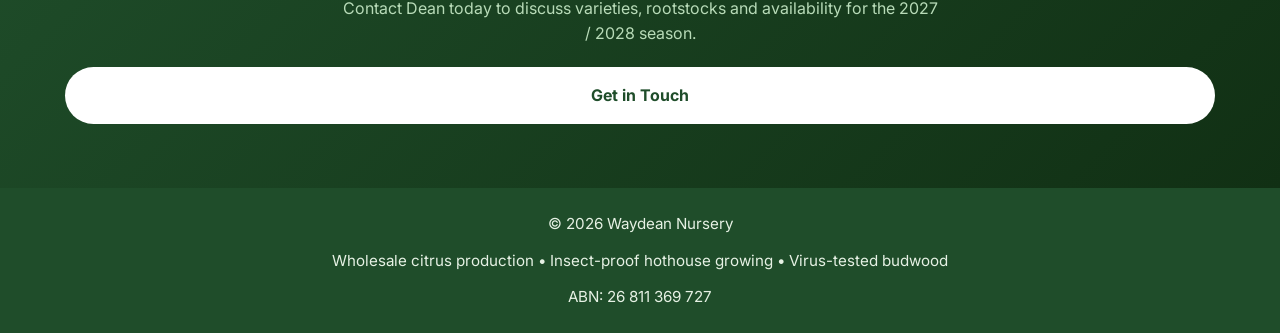
==== commit 0cc96aeb: "Revise header layout and navigation links Updated header section with new logo and navigation struct" ====
--- a/index.html
+++ b/index.html
@@ -126,26 +126,29 @@
 </head>
 <body>
   <header>
-    <div class="container header-inner">
-      <div class="brand">
-        <img class="logo-img" src="LOGO.jpeg" alt="Waydean Nursery logo">
-        <div>
-          <p class="eyebrow">Wholesale Citrus Since 2010</p>
-          <h1>Waydean Citrus Nursery – Leeton NSW</h1>
-        </div>
-      </div>
-      <nav aria-label="Primary navigation">
-        <ul>
-          <li><a href="#about">About</a></li>
-          <li><a href="#offerings">Offerings</a></li>
-          <li><a href="#quality">Quality</a></li>
-          <li><a href="#gallery">Gallery</a></li>
-          <li><a href="#team">Team</a></li>
-          <li><a href="#contact">Contact</a></li>
-        </ul>
-      </nav>
+  <div class="container header-inner">
+
+    <!-- Brand block: logo + text together -->
+    <div class="brand">
+      <img src="NurseryLogo.png" alt="Waydean Nursery Logo" class="logo-img">
+
+      <div class="brand-text">
+        <p class="eyebrow">Wholesale Citrus Since 2010</p>
+        <h1>Waydean Nursery</h1>
+      </div>
     </div>
-  </header>
+
+    <!-- Navigation -->
+    <nav>
+      <ul>
+        <li><a href="#about">About</a></li>
+        <li><a href="#gallery">Gallery</a></li>
+        <li><a href="#contact">Contact</a></li>
+      </ul>
+    </nav>
+
+  </div>
+</header>
 
   <main>
     <section class="hero" aria-labelledby="hero-heading">
--- a/Style.css
+++ b/Style.css
@@ -516,25 +516,56 @@
 }
 
 @media (max-width: 780px) {
+
+  /* HEADER FIX */
+  header {
+    text-align: center;
+  }
+
   .header-inner {
-    grid-template-columns: 1fr;
-  }
-
+    flex-direction: column;
+    align-items: center;
+    gap: 1rem;
+  }
+
+  .brand {
+    flex-direction: column;
+    align-items: center;
+    text-align: center;
+  }
+
+  nav ul {
+    justify-content: center;
+  }
+
+  /* LOGO SIZE FIX */
+  .logo-svg,
+  .logo-img,
+  .logo-placeholder {
+    width: 80px;
+    height: 80px;
+  }
+
+  /* HERO FIX */
+  .hero {
+    padding: 2rem 0;
+  }
+
+  /* CONTACT CARD FIX */
   .contact-owner-card {
     flex-direction: column;
     text-align: center;
-    padding: 1.75rem 1.5rem;
+    padding: 1.25rem;
+    gap: 1rem;
   }
 
   .contact-details {
     justify-content: center;
   }
 
-  nav ul {
-    justify-content: center;
-  }
-
-  .hero {
-    padding: 3rem 0;
-  }
-}
+  /* GALLERY FIX */
+  .gallery-item img {
+    height: auto;
+    aspect-ratio: 4/3;
+  }
+}
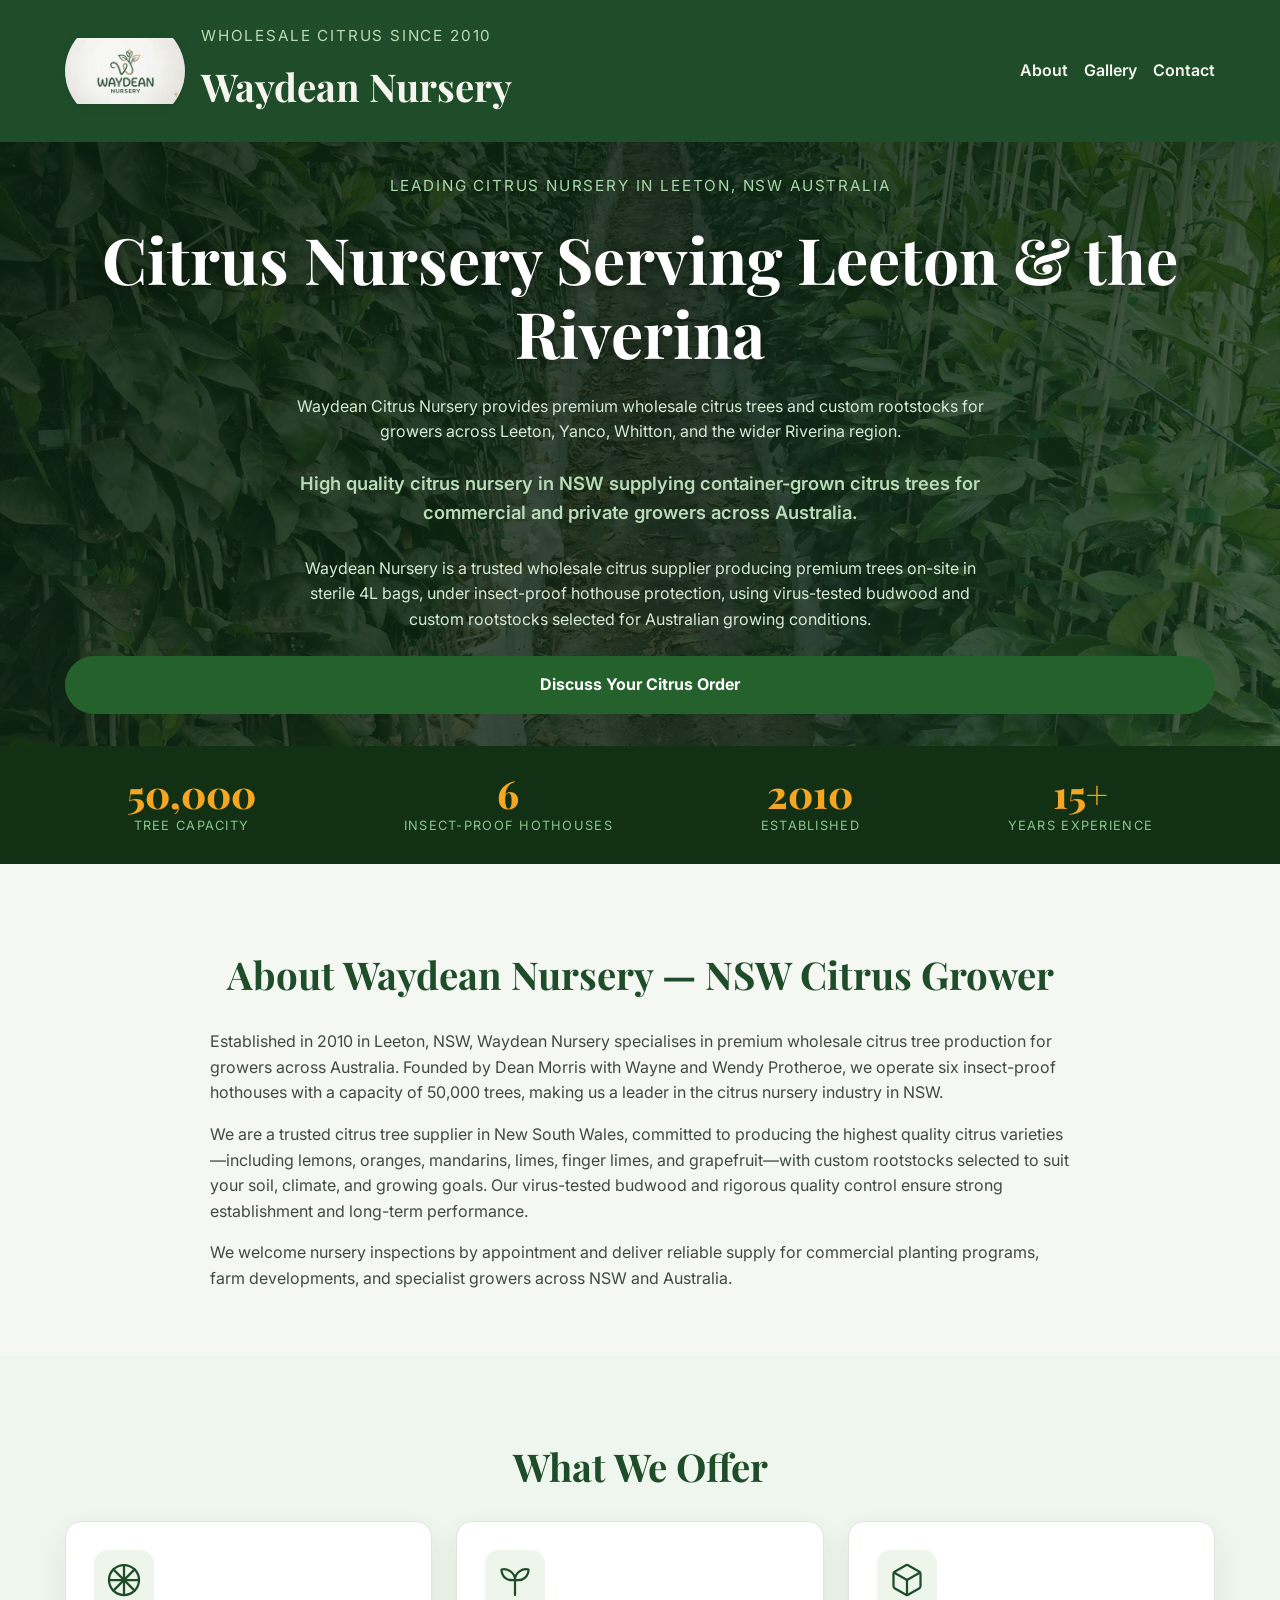
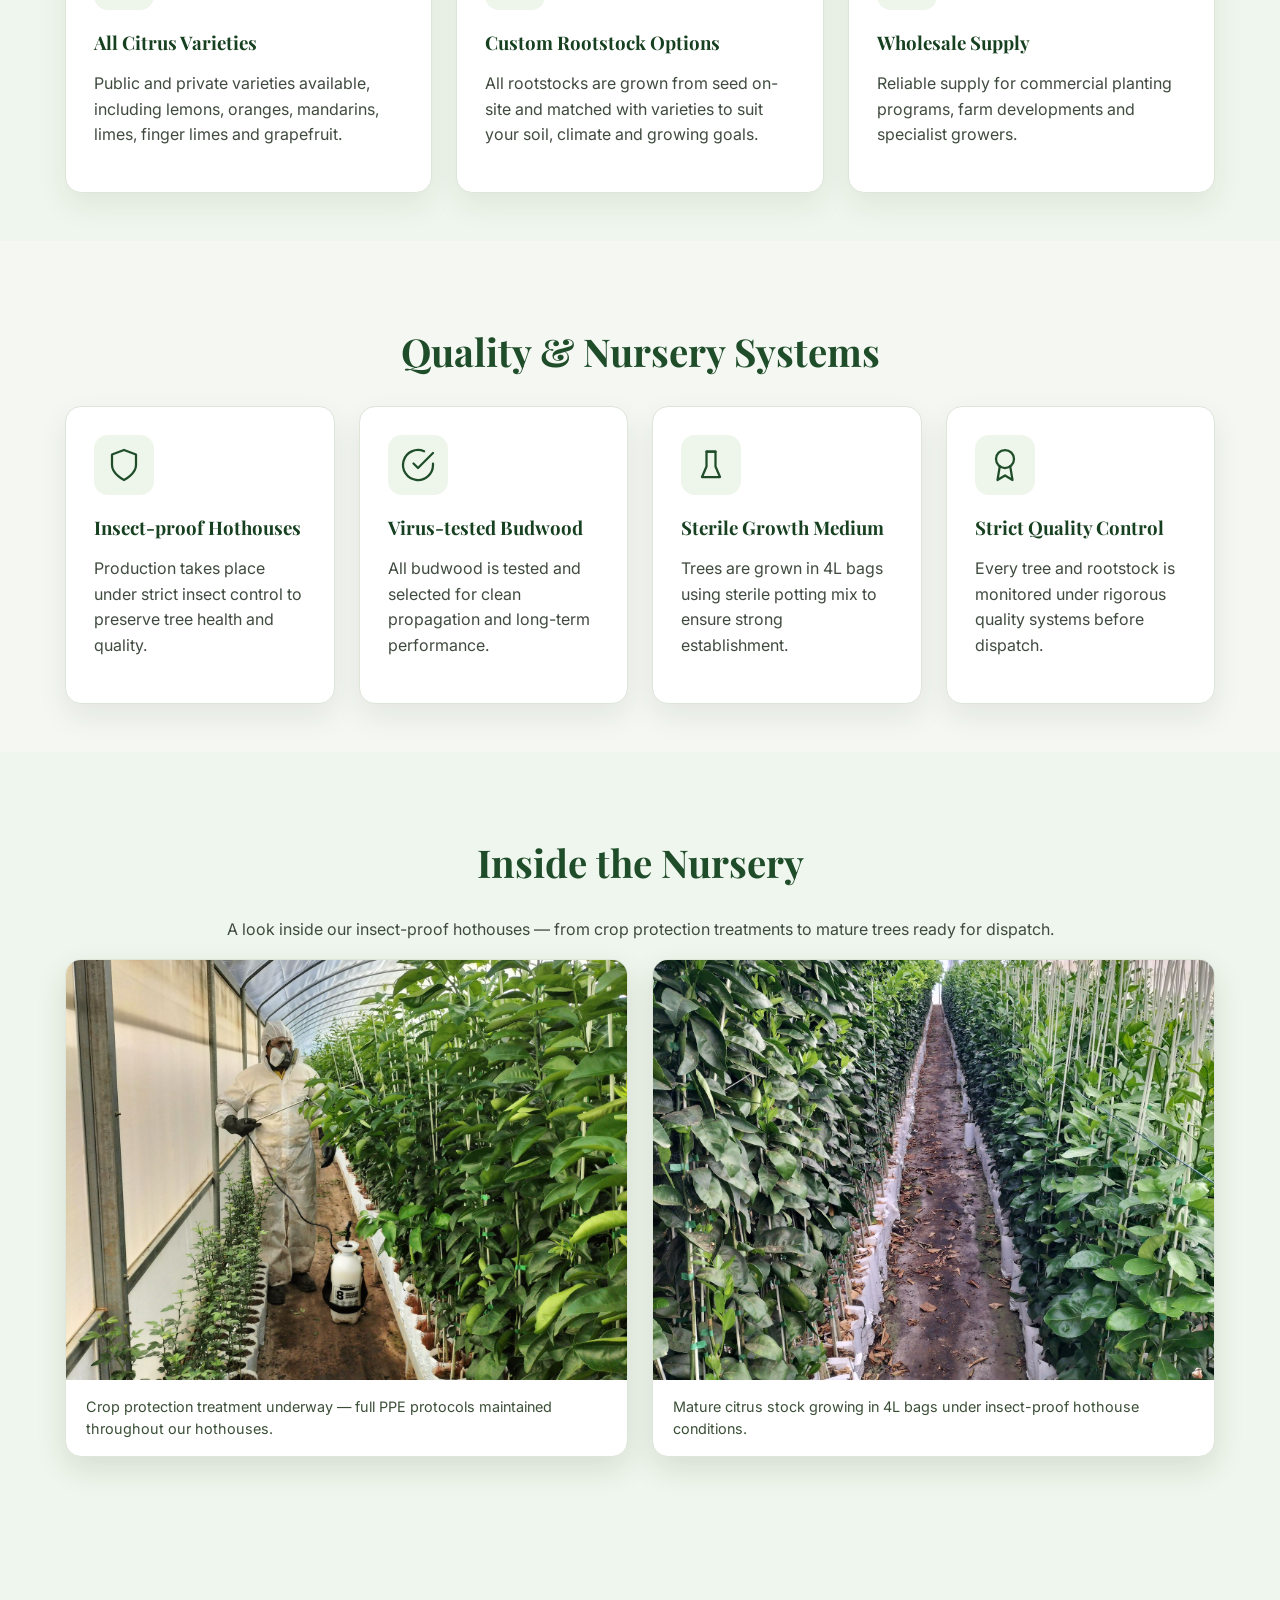
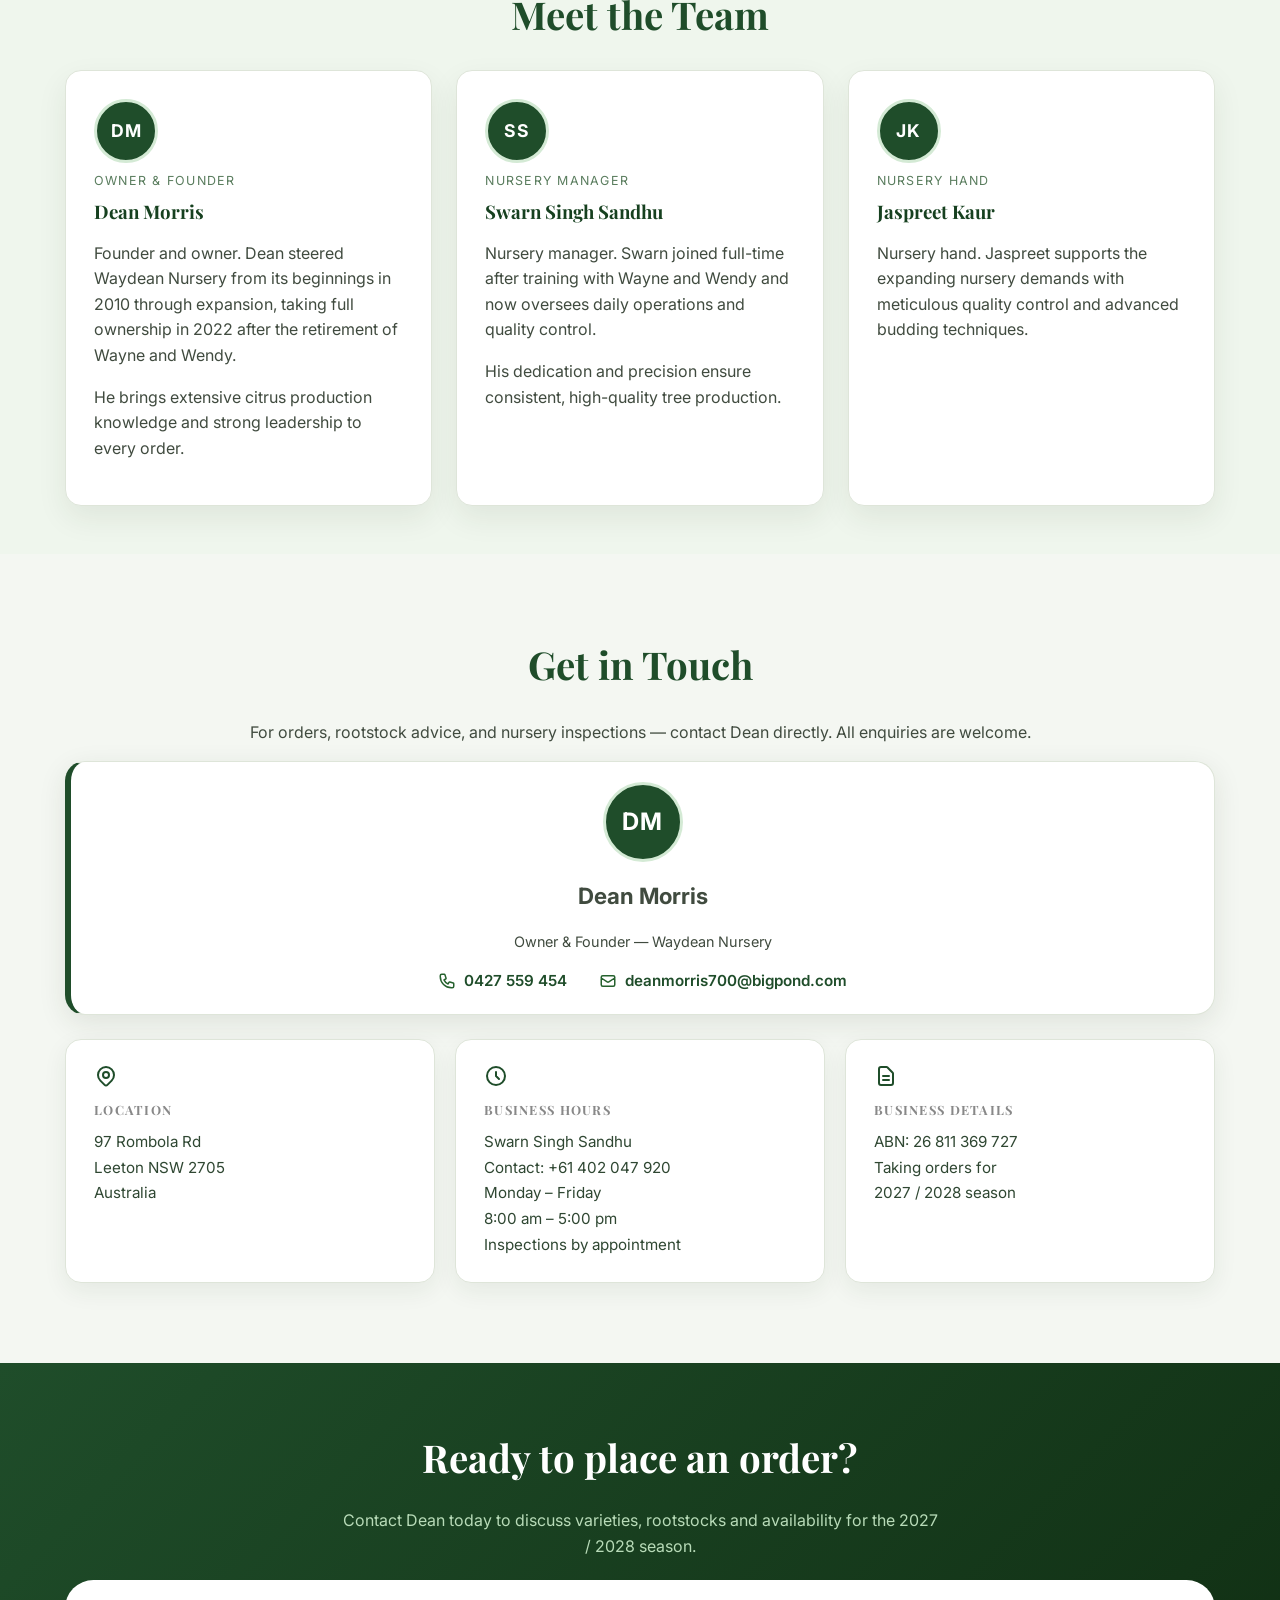
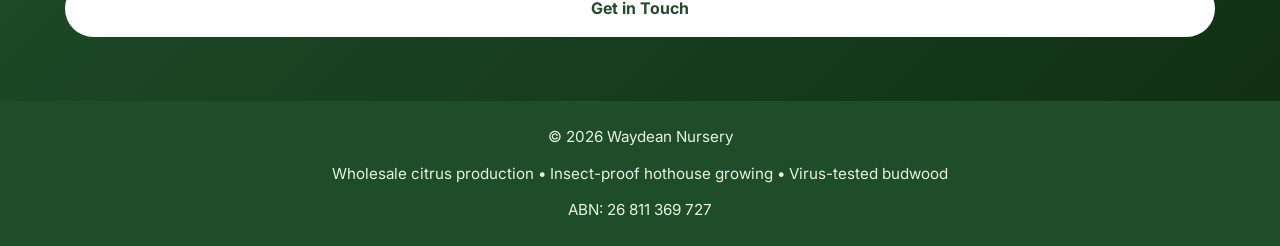
==== commit cab6aa85: "Update logo image source in index.html" ====
--- a/index.html
+++ b/index.html
@@ -130,7 +130,7 @@
 
     <!-- Brand block: logo + text together -->
     <div class="brand">
-      <img src="NurseryLogo.png" alt="Waydean Nursery Logo" class="logo-img">
+      <img src="/LOGO.jpeg" alt="Waydean Nursery Logo" class="logo-img">
 
       <div class="brand-text">
         <p class="eyebrow">Wholesale Citrus Since 2010</p>
--- a/Style.css
+++ b/Style.css
@@ -517,18 +517,8 @@
 
 @media (max-width: 780px) {
 
-  /* HEADER FIX */
-  header {
-    text-align: center;
-  }
-
-  .header-inner {
-    flex-direction: column;
-    align-items: center;
-    gap: 1rem;
-  }
-
   .brand {
+    display: flex;
     flex-direction: column;
     align-items: center;
     text-align: center;
@@ -538,13 +528,29 @@
     justify-content: center;
   }
 
-  /* LOGO SIZE FIX */
+  .logo-img,
   .logo-svg,
-  .logo-img,
   .logo-placeholder {
-    width: 80px;
-    height: 80px;
-  }
+    width: 120px;
+    height: auto;
+    display: block;
+  }
+}
+
+
+nav ul {
+  justify-content: center;
+}
+
+/* LOGO SIZE FIX — corrected */
+.logo-svg,
+.logo-img,
+.logo-placeholder {
+  width: 120px;               /* or 100px if you want smaller */
+  height: auto;               /* critical: prevents disappearing */
+  display: block;
+}
+
 
   /* HERO FIX */
   .hero {
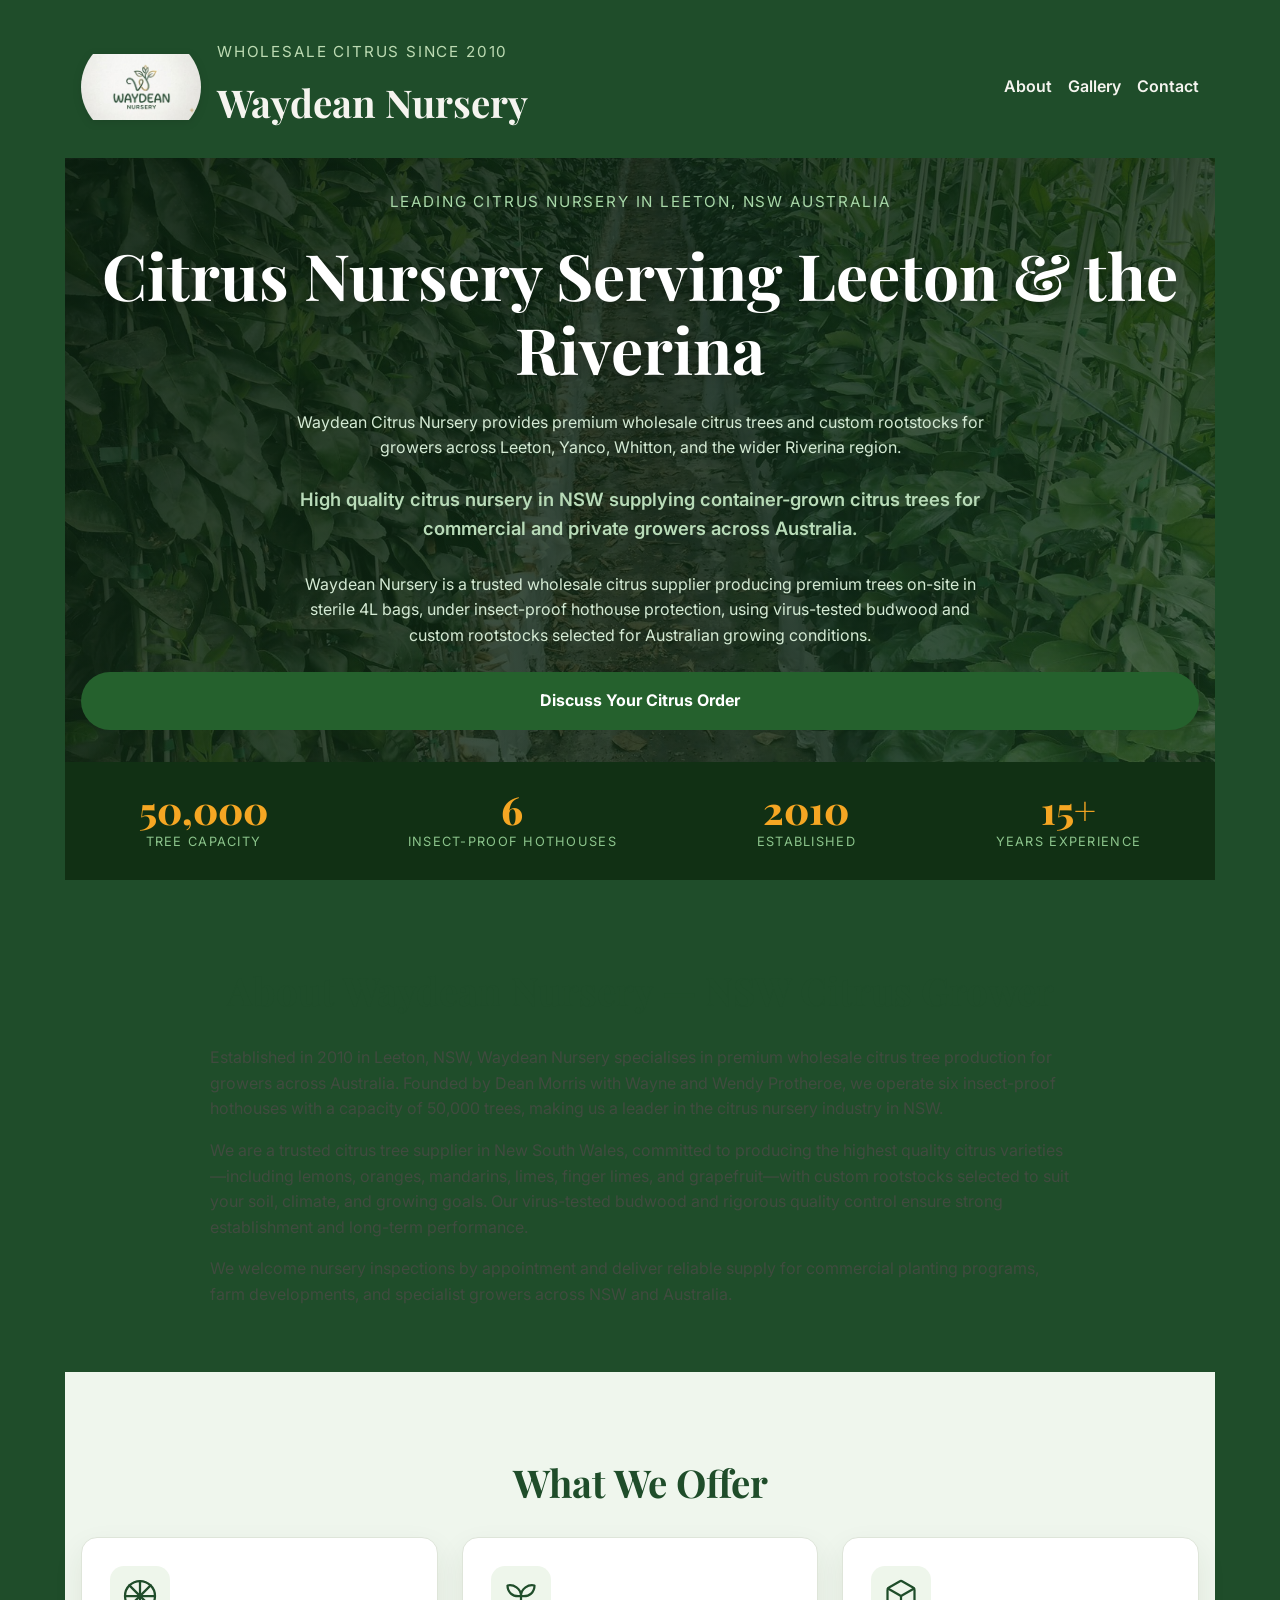
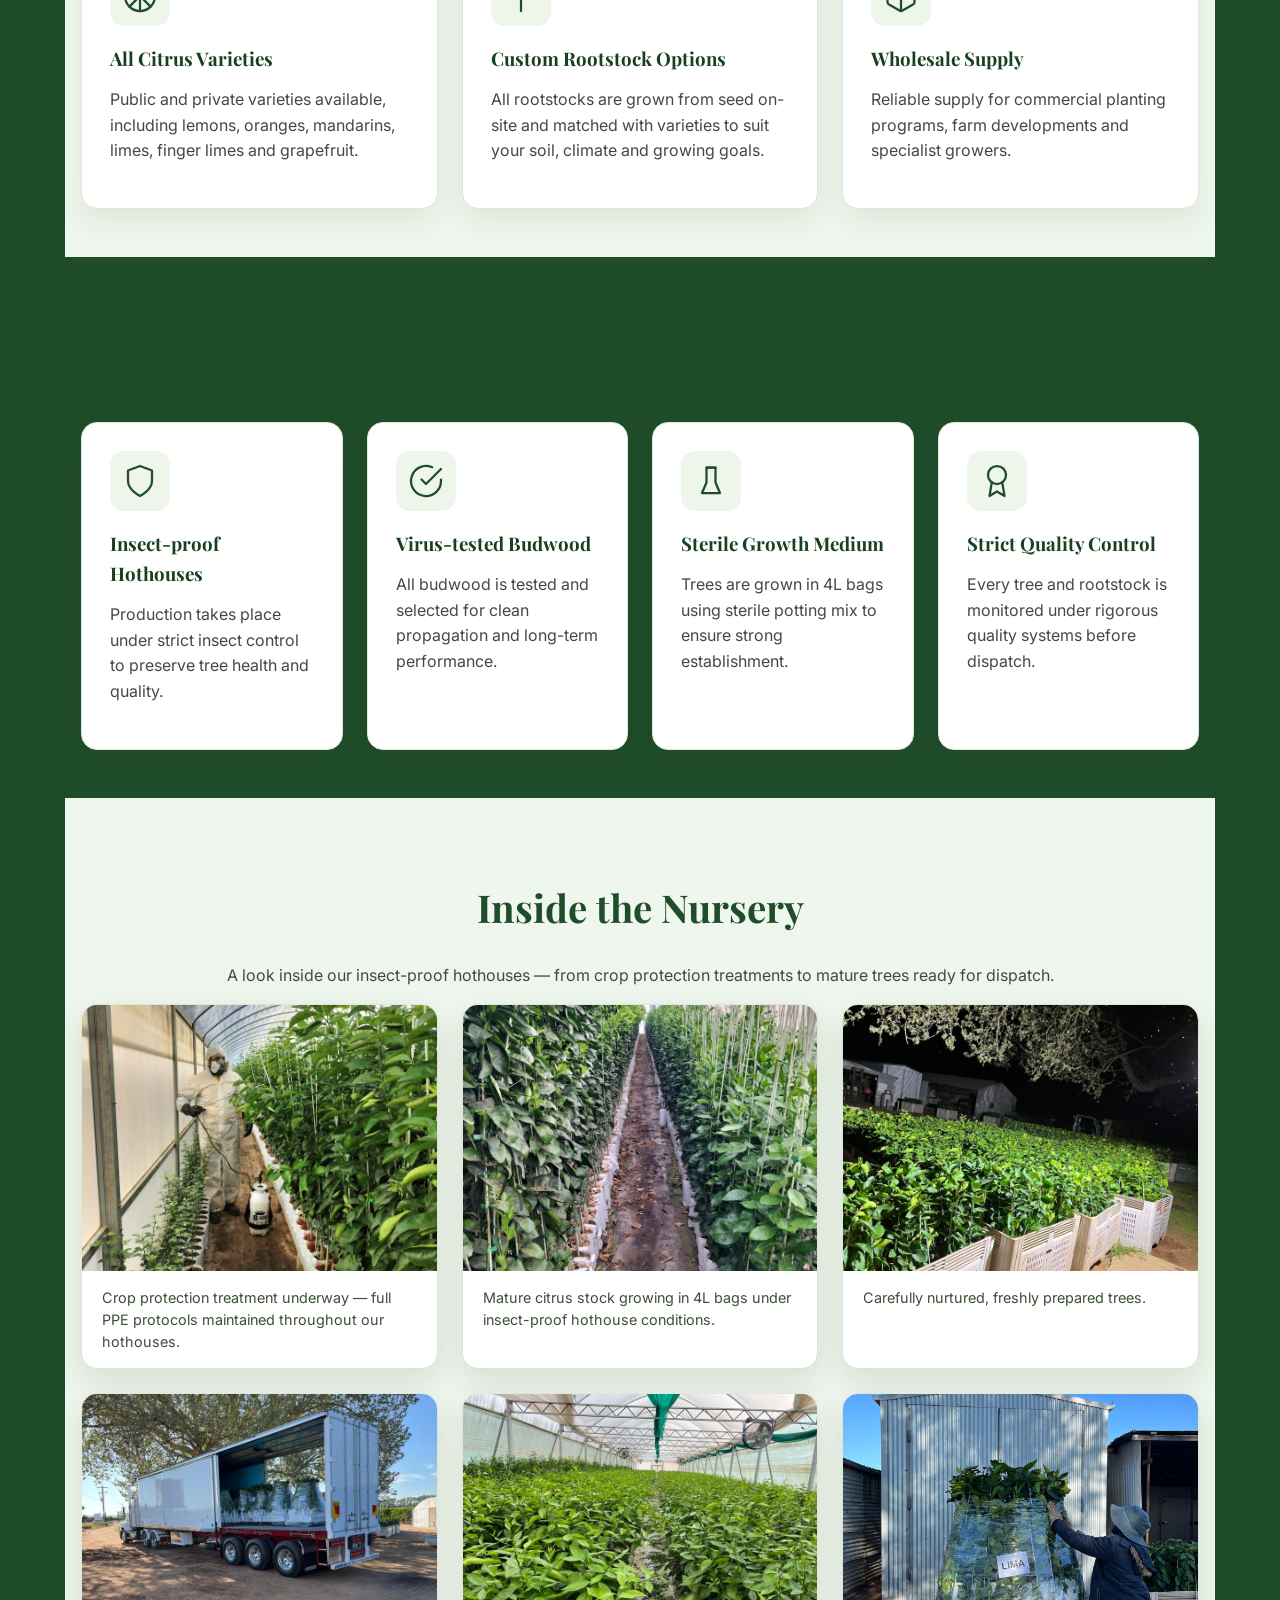
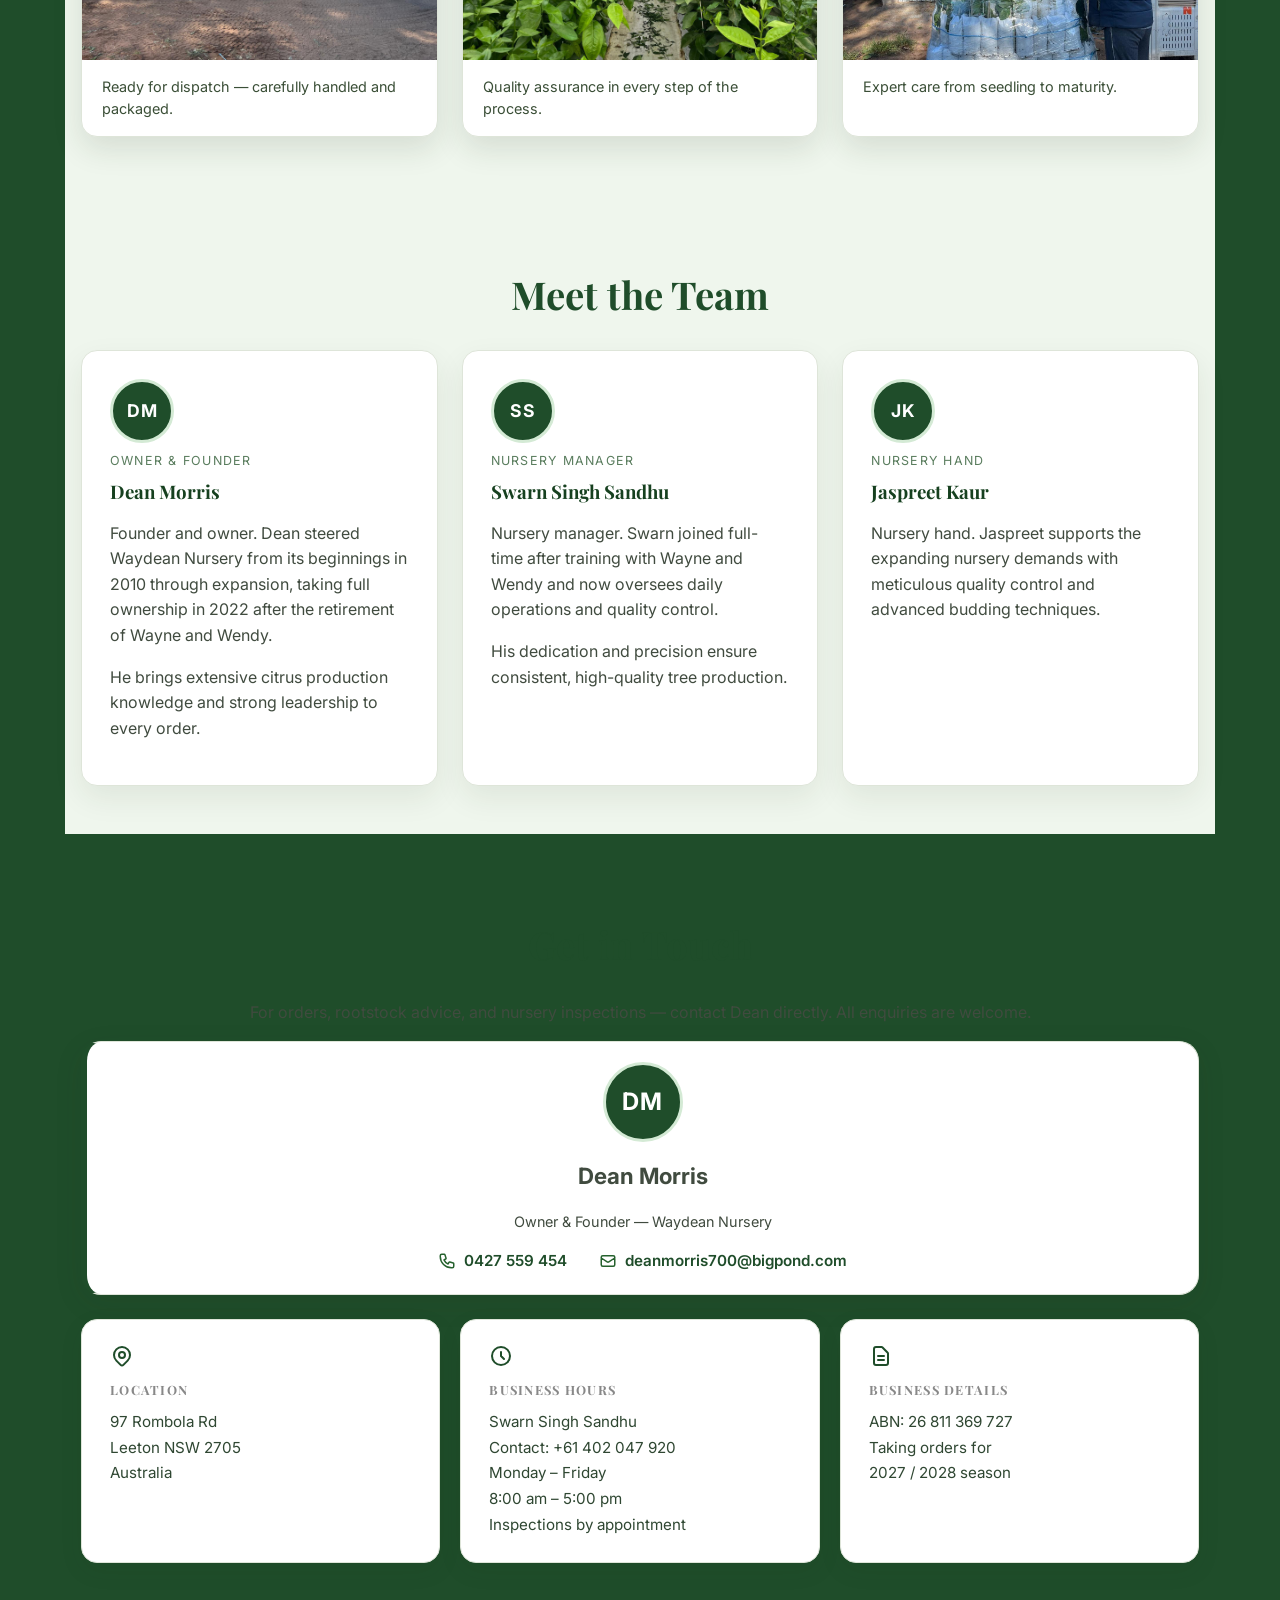
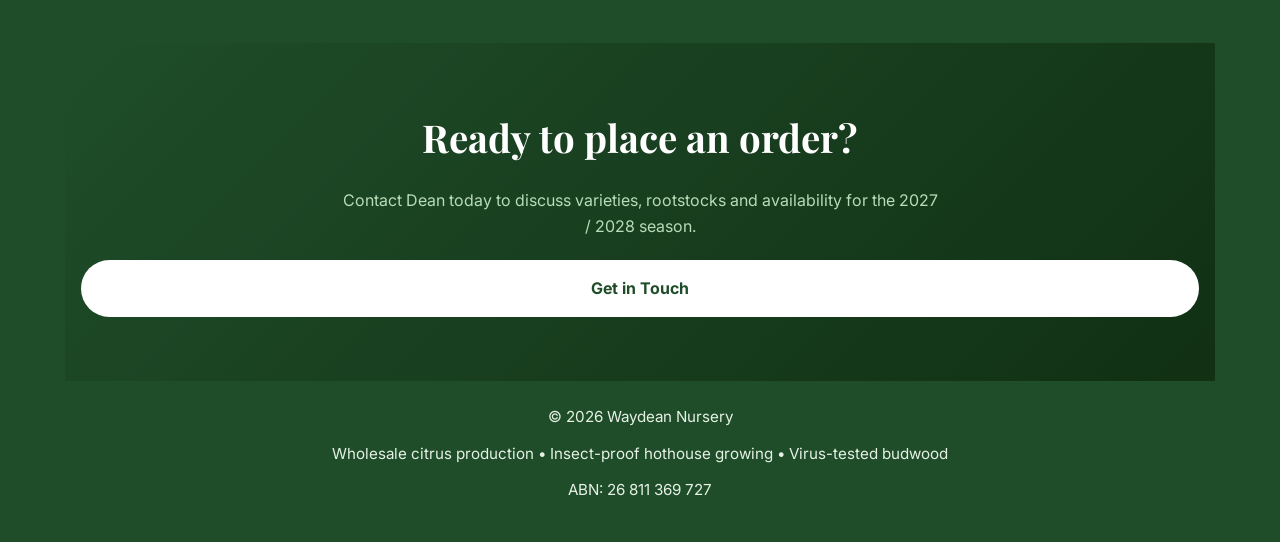
==== commit 5e46cfc7: "Refactor index.html and enhance image gallery Updated the HTML structure and added new image gallery" ====
--- a/index.html
+++ b/index.html
@@ -1,4 +1,16 @@
-﻿<!DOCTYPE html>
+<!DOCTYPE html>
+<html lang="en">
+<head>
+  <meta charset="UTF-8">
+  <meta name="viewport" content="width=device-width, initial-scale=1.0">
+  <title>Waydean Nursery | Premium Citrus Plants</title>
+  <link rel="stylesheet" href="style.css">
+  <meta name="description" content="Waydean Nursery supplies Australia with premium citrus plants, grown locally with care and sustainability.">
+</head>
+<body>
+  <!-- Header -->
+  <header>
+    <div class="container"><!DOCTYPE html>
 <html lang="en">
 <head>
   <meta charset="UTF-8">
@@ -272,6 +284,23 @@
             <img src="Nursery2.jpeg" alt="Rows of mature citrus trees growing in white bags inside a Waydean Nursery hothouse" loading="lazy">
             <figcaption>Mature citrus stock growing in 4L bags under insect-proof hothouse conditions.</figcaption>
           </figure>
+          <figure class="gallery-item">
+            <img src="Pic1.jpeg" alt="Freshly prepared citrus trees in 4L bags" loading="lazy">
+            <figcaption>Carefully nurtured, freshly prepared trees.</figcaption>
+          </figure>
+          <figure class="gallery-item">
+            <img src="Pic2.jpeg" alt="Citrus trees being carefully handled and packaged for dispatch" loading="lazy">
+            <figcaption>Ready for dispatch — carefully handled and packaged.</figcaption>
+          </figure>
+          <figure class="gallery-item">
+            <img src="Pic3.jpeg" alt="Quality control inspection of citrus trees" loading="lazy">
+            <figcaption>Quality assurance in every step of the process.</figcaption>
+          </figure>
+          <figure class="gallery-item">
+            <img src="Pic4.jpeg" alt="Expert nursery staff tending to citrus trees" loading="lazy">
+            <figcaption>Expert care from seedling to maturity.</figcaption>
+          </figure>
+          
         </div>
       </div>
     </section>
--- a/Style.css
+++ b/Style.css
@@ -517,23 +517,51 @@
 
 @media (max-width: 780px) {
 
+  /* HEADER CONTAINER */
+  .header-inner {
+    display: flex;
+    flex-direction: column;
+    align-items: center;
+    text-align: center;
+    gap: 1.5rem;          /* better spacing */
+    padding: 1rem 0;
+  }
+
+  /* BRAND BLOCK */
   .brand {
     display: flex;
     flex-direction: column;
     align-items: center;
-    text-align: center;
-  }
-
-  nav ul {
-    justify-content: center;
-  }
-
-  .logo-img,
-  .logo-svg,
-  .logo-placeholder {
-    width: 120px;
+    gap: 0.75rem;         /* space between logo + text */
+  }
+
+  .logo-img {
+    width: 110px;         /* balanced size */
     height: auto;
     display: block;
+  }
+
+  .brand-text h1 {
+    font-size: 1.6rem;    /* reduce oversized title on mobile */
+    margin: 0;
+  }
+
+  .brand-text .eyebrow {
+    font-size: 0.9rem;
+    margin: 0;
+  }
+
+  /* NAVIGATION */
+  nav ul {
+    display: flex;
+    flex-direction: row;
+    justify-content: center;
+    gap: 1.75rem;         /* cleaner spacing */
+    padding: 0;
+  }
+
+  nav ul li a {
+    font-size: 1rem;      /* readable but not oversized */
   }
 }
 
